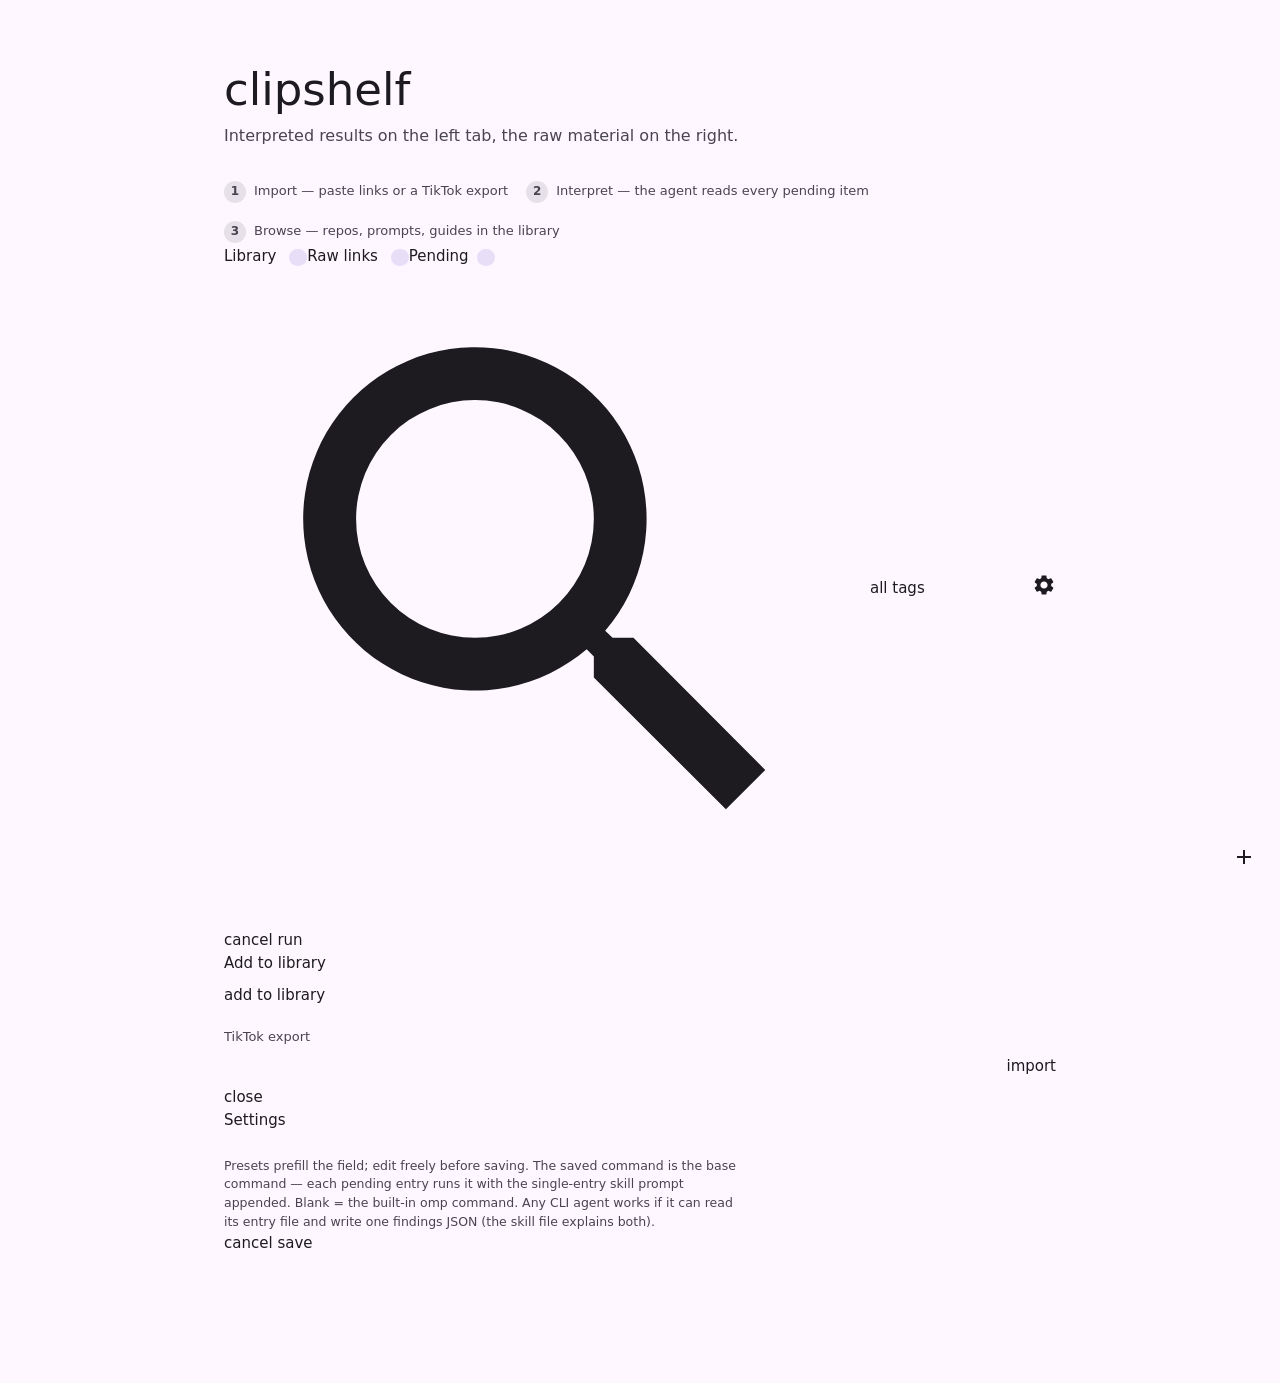
==== clipshelf/template.html @ b56745a4 "Initial commit: clipshelf - local link library with AI interpretation" ====
<!doctype html>
<html lang="en"><head><meta charset="utf-8">
<meta name="viewport" content="width=device-width,initial-scale=1">
<title>clipshelf</title>
<link rel="icon" href="data:image/svg+xml,%3Csvg xmlns='http://www.w3.org/2000/svg' viewBox='0 0 64 64'%3E%3Crect width='64' height='64' rx='14' fill='%236750A4'/%3E%3Crect x='12' y='16' width='12' height='16' rx='3' fill='%23EADDFF'/%3E%3Crect x='28' y='12' width='12' height='20' rx='3' fill='%23D0BCFF'/%3E%3Crect x='44' y='18' width='8' height='14' rx='3' fill='%23EADDFF'/%3E%3Crect x='10' y='34' width='44' height='4' rx='2' fill='white'/%3E%3Crect x='12' y='44' width='16' height='10' rx='3' fill='%23D0BCFF'/%3E%3Crect x='32' y='42' width='10' height='12' rx='3' fill='%23EADDFF'/%3E%3Crect x='10' y='56' width='44' height='4' rx='2' fill='white'/%3E%3C/svg%3E">
<script type="module" src="https://esm.run/@material/web@2/all.js"></script>
<style>
/* Official @material/web components (CDN ESM; needs network on first load).
   ponytail: tokens below are the M3 baseline scheme; components read --md-sys-color-*. */
:root{color-scheme:light dark;
  --md-sys-color-primary:light-dark(#6750a4,#d0bcff);
  --md-sys-color-on-primary:light-dark(#fff,#381e72);
  --md-sys-color-primary-container:light-dark(#eaddff,#4f378b);
  --md-sys-color-on-primary-container:light-dark(#21005d,#eaddff);
  --md-sys-color-secondary:light-dark(#625b71,#ccc2dc);
  --md-sys-color-on-secondary:light-dark(#fff,#332d41);
  --md-sys-color-secondary-container:light-dark(#e8def8,#4a4458);
  --md-sys-color-on-secondary-container:light-dark(#1d192b,#e8def8);
  --md-sys-color-tertiary-container:light-dark(#ffd8e4,#633b48);
  --md-sys-color-on-tertiary-container:light-dark(#31111d,#ffd8e4);
  --md-sys-color-error:light-dark(#b3261e,#f2b8b5);
  --md-sys-color-surface:light-dark(#fef7ff,#141218);
  --md-sys-color-on-surface:light-dark(#1d1b20,#e6e0e9);
  --md-sys-color-surface-variant:light-dark(#e7e0ec,#49454f);
  --md-sys-color-on-surface-variant:light-dark(#49454f,#cac4d0);
  --md-sys-color-surface-container-lowest:light-dark(#fff,#0f0d13);
  --md-sys-color-surface-container-low:light-dark(#f7f2fa,#1d1b20);
  --md-sys-color-surface-container:light-dark(#f3edf7,#211f26);
  --md-sys-color-surface-container-high:light-dark(#ece6f0,#2b2930);
  --md-sys-color-surface-container-highest:light-dark(#e6e0e9,#36343b);
  --md-sys-color-outline:light-dark(#79747e,#938f99);
  --md-sys-color-outline-variant:light-dark(#cac4d0,#49454f);
  --md-ref-typeface-brand:Roboto,"Segoe UI",system-ui,sans-serif;
  --md-ref-typeface-plain:Roboto,"Segoe UI",system-ui,sans-serif;
  --elev:0 1px 2px rgba(0,0,0,.3),0 1px 3px 1px rgba(0,0,0,.15);
  --hover:color-mix(in srgb,var(--md-sys-color-on-surface) 8%,transparent);
  --mono:ui-monospace,Consolas,monospace}
*{box-sizing:border-box}
[hidden]{display:none!important} /* md components set :host display; keep hidden working */
html{scroll-behavior:smooth}
body{margin:0;background:var(--md-sys-color-surface);color:var(--md-sys-color-on-surface);
     font:400 15px/1.55 Roboto,"Segoe UI",system-ui,sans-serif}
.wrap{max-width:880px;margin:0 auto;padding:64px 24px 128px}
h1{font-size:clamp(32px,4vw,45px);font-weight:400;line-height:1.15;margin:0 0 8px}
.sub{color:var(--md-sys-color-on-surface-variant);margin:0 0 32px;font-size:16px}
h2{font-size:22px;font-weight:400;margin:56px 0 16px;scroll-margin-top:44px}
h2 span{font-family:var(--mono);font-size:13px;color:var(--md-sys-color-on-surface-variant)}
.ico{margin-right:10px;font-size:.85em}
.row{scroll-margin-top:44px}
.toc{position:sticky;top:0;background:var(--md-sys-color-surface);display:flex;gap:6px;
  flex-wrap:wrap;padding:10px 0;z-index:1}
.toc a{color:var(--md-sys-color-on-surface-variant);font-size:13px;font-weight:500;
  text-decoration:none;padding:6px 14px;border-radius:99px;
  background:var(--md-sys-color-surface-container-low)}
.toc a:hover{background:var(--md-sys-color-secondary-container);
  color:var(--md-sys-color-on-secondary-container)}
.toc a.on{background:var(--md-sys-color-secondary-container);
  color:var(--md-sys-color-on-secondary-container)}
.toc .vw,.toc .tsep{display:none} /* view entries live in the tabs below 1400px */
.tsec{display:contents} /* narrow: chips flow as before; drawer: becomes the scroll box */
.toc.nosec{display:none}
@media (min-width:1400px){ /* left navigation drawer, m3.material.io style */
  md-tabs{display:none} /* the drawer owns view switching here */
  /* content goes fluid: starts after the drawer, caps at 1320, re-centers on ultrawide */
  .wrap{max-width:1320px;margin:0 auto 0 max(288px, calc(50% - 660px))}
  .toc{position:fixed;left:max(24px, calc(50% - 924px));top:88px;width:228px;
    display:flex;flex-direction:column;flex-wrap:nowrap;
    max-height:calc(100vh - 128px);padding:0;background:none}
  .toc .vw,.toc .tsep{flex:none} /* pinned; only .tsec below scrolls */
  .toc .tsec{display:block;overflow:auto;min-height:0}
  .toc a{display:flex;align-items:center;padding:10px 18px;margin:2px 0;background:none}
  .toc a:hover{background:var(--md-sys-color-secondary-container)}
  .toc a.on{background:var(--md-sys-color-secondary-container);
    color:var(--md-sys-color-on-secondary-container)}
  .toc .vw{display:flex}
  .toc .count{margin-left:auto}
  .toc .tsep{display:block;border-top:1px solid var(--md-sys-color-outline-variant);
    margin:10px 14px}
  .toc a.tsub{padding-left:36px;font-size:12.5px}
  .toc.nosec{display:block}
}
md-tabs{margin:0 0 20px}
md-primary-tab .count{background:var(--md-sys-color-secondary-container);
  color:var(--md-sys-color-on-secondary-container);border-radius:99px;
  padding:2px 9px;font-size:11.5px;margin-left:8px;font-family:var(--mono)}
.bar{display:flex;gap:12px;flex-wrap:wrap;align-items:center}
#q{flex:1;min-width:260px;--md-outlined-text-field-container-shape:28px}
#tag{min-width:150px;--md-outlined-select-text-field-container-shape:28px}
#dump{width:100%;margin:12px 0 10px}
.tgroup{padding:14px 0;border-top:1px solid var(--md-sys-color-outline-variant);margin-top:12px}
.tgroup:first-of-type{border-top:0}
.tgroup pre{margin-top:10px}
.tgroup md-filled-tonal-button,.prompt md-filled-tonal-button{
  --md-filled-tonal-button-container-height:32px;
  --md-filled-tonal-button-label-text-size:13px;margin-left:10px}
summary:focus-visible{outline:3px solid var(--md-sys-color-primary);outline-offset:2px}
ul{list-style:none;margin:0;padding:0}
.row{padding:18px 16px;margin:0 -16px 4px;border-radius:12px;transition:background .2s ease}
.row:hover{background:var(--hover)}
:is(.row,.card) a.title{color:var(--md-sys-color-primary);font-size:16px;font-weight:500;
             text-decoration:none;word-break:break-word}
:is(.row,.card) a.title:hover{text-decoration:underline;text-underline-offset:3px}
.tag{display:inline-block;color:var(--md-sys-color-on-surface-variant);font-size:11.5px;
  font-weight:500;border:1px solid var(--md-sys-color-outline-variant);border-radius:8px;
  padding:2px 10px;margin-left:8px}
#dirPick{display:flex;flex-direction:column;gap:10px;margin:14px 0 2px}
#dirPick[hidden]{display:none}
#dirList{display:flex;flex-wrap:wrap;gap:6px;max-height:180px;overflow:auto}
.dirent{font:12px var(--mono);color:var(--md-sys-color-on-surface-variant);
  background:var(--md-sys-color-surface-container);border:1px solid var(--md-sys-color-outline-variant);
  border-radius:8px;padding:3px 10px;cursor:pointer}
.dirent:hover{color:var(--md-sys-color-on-surface);border-color:currentColor}
#pendBar{display:flex;align-items:center;gap:14px;margin:28px 0 -20px}
#pendBar[hidden]{display:none}
.hint{color:var(--md-sys-color-on-surface-variant);font-size:12.5px;line-height:1.5;
  margin-top:12px;max-width:65ch}
.pend{display:inline-block;background:var(--md-sys-color-tertiary-container);
  color:var(--md-sys-color-on-tertiary-container);
  font-size:11.5px;font-weight:500;border-radius:8px;padding:3px 10px;margin-left:8px}
.inst{flex:none;background:var(--md-sys-color-secondary-container);
  color:var(--md-sys-color-on-secondary-container);
  font-size:11px;font-weight:500;border-radius:99px;padding:3px 10px}
.x{flex:none;border:0;background:none;color:var(--md-sys-color-on-surface-variant);
  cursor:pointer;font-size:13px;border-radius:50%;width:28px;height:28px;padding:0}
.x:hover{background:var(--hover);color:var(--md-sys-color-error)}
.row .x{vertical-align:middle;margin-left:2px}
.get{--md-filled-tonal-button-container-height:28px;font-size:12px;flex:none}
.desc{color:var(--md-sys-color-on-surface-variant);margin-top:4px;max-width:65ch}
.thumbs{display:flex;gap:10px;flex-wrap:wrap;margin-top:12px}
.thumbs a{display:block;overflow:hidden;border-radius:12px}
.thumbs img{height:96px;display:block;transition:transform .6s ease}
.row video{max-width:280px;max-height:400px;display:block;margin-top:10px;
  border-radius:12px;background:#000}
.thumbs a:hover img{transform:scale(1.05)}
.cards{display:grid;grid-template-columns:repeat(auto-fill,minmax(340px,1fr));gap:14px}
.card{background:var(--md-sys-color-surface-container-low);border-radius:16px;
      padding:18px 20px;display:flex;flex-direction:column;gap:10px;
      transition:background .2s ease,box-shadow .2s ease}
.card:hover{background:var(--md-sys-color-surface-container);box-shadow:var(--elev)}
.card .head{display:flex;align-items:center;gap:12px;min-width:0}
.avatar{width:36px;height:36px;border-radius:50%;flex:none;
  background:var(--md-sys-color-surface-container-high)}
.stars{margin-left:auto;font-family:var(--mono);font-size:12px;flex:none;
  color:var(--md-sys-color-on-surface-variant)}
.arch{flex:none;border:1px solid var(--md-sys-color-outline-variant);
  color:var(--md-sys-color-on-surface-variant);
  font-size:11px;font-weight:500;border-radius:99px;padding:2px 9px}
.card .desc{margin:0;font-size:13.5px;display:-webkit-box;-webkit-line-clamp:3;
            -webkit-box-orient:vertical;overflow:hidden}
.card .meta{margin-top:auto}
.meta{margin-top:6px;font-size:12.5px;color:var(--md-sys-color-on-surface-variant);
      display:flex;align-items:center;gap:8px}
.meta a{color:var(--md-sys-color-on-surface-variant);text-decoration:none}
.meta .src img{width:16px;height:16px;border-radius:4px;display:block}
.meta .date{font-family:var(--mono);margin-left:auto}
.prompt b{font-weight:500;font-size:16px;min-width:0}
.prompt .head{justify-content:space-between}
.prompt pre{max-height:220px;overflow:auto;margin-top:0;flex:1}
.prompt .meta{margin-top:auto}
.pcat{font-size:13px;font-weight:500;letter-spacing:.04em;text-transform:uppercase;
      color:var(--md-sys-color-on-surface-variant);margin:28px 0 4px;scroll-margin-top:44px}
pre{white-space:pre-wrap;word-break:break-word;background:var(--md-sys-color-surface-container);
    border-radius:12px;padding:14px 18px;margin:10px 0 0;font:13px/1.5 var(--mono)}
.empty{border:1px dashed var(--md-sys-color-outline-variant);border-radius:16px;
       padding:32px 24px;color:var(--md-sys-color-on-surface-variant);margin-top:16px}
.empty code{font-family:var(--mono);color:var(--md-sys-color-on-surface)}
md-dialog{min-width:min(90vw,620px)}
#addDlg{max-height:min(820px,calc(100vh - 64px))}
.term{background:#16181d;color:#d6dbe0;font-family:var(--mono);font-size:12px;
  line-height:1.5;padding:12px 14px;border-radius:12px;margin:12px 0 0;
  max-height:45vh;overflow:auto;white-space:pre-wrap;word-break:break-word}
.fabs{position:fixed;right:24px;bottom:24px;display:flex;flex-direction:column;
  gap:12px;align-items:center;z-index:12}
.row2{display:flex;gap:10px;align-items:center;flex-wrap:wrap;margin:8px 0}
.row2 md-outlined-text-field{flex:1;min-width:220px}
.sect{font-size:13px;font-weight:500;color:var(--md-sys-color-on-surface-variant);
  margin:20px 0 4px}
.steps{display:flex;gap:18px;flex-wrap:wrap;margin:14px 0 2px;font-size:13px;
 list-style:none;padding:0}
.st{display:flex;align-items:center;gap:8px;color:var(--md-sys-color-on-surface-variant)}
.st .n{width:22px;height:22px;border-radius:50%;display:grid;place-items:center;
 background:var(--md-sys-color-surface-container-highest);font-weight:600;
 font-size:12px;flex:none}
.st b{font-weight:500}
.st.on .n{background:var(--md-sys-color-primary-container);
 color:var(--md-sys-color-on-primary-container)}
.st.on b{color:var(--md-sys-color-on-surface)}
.st.done .n{background:var(--md-sys-color-primary);
 color:var(--md-sys-color-on-primary)}
.st.done b{color:var(--md-sys-color-on-surface)}
#interpRow{display:flex;align-items:center;gap:14px;margin:10px 0 0}
#interpRow[hidden]{display:none}
.chip{display:inline-flex;align-items:center;padding:5px 14px;border-radius:999px;
 font-size:12.5px;font-weight:500;white-space:nowrap;
 background:var(--md-sys-color-secondary-container);
 color:var(--md-sys-color-on-secondary-container)}
#interpProg{flex:1;height:4px;border-radius:2px;overflow:hidden;
 background:var(--md-sys-color-surface-container-highest)}
#interpProgFill{height:100%;width:0;background:var(--md-sys-color-primary);
 transition:width .5s}
@media (prefers-reduced-motion:reduce){*{transition:none!important}html{scroll-behavior:auto}}
</style></head><body><div class="wrap">
<h1>clipshelf</h1>
<p class="sub">Interpreted results on the left tab, the raw material on the right.</p>
<ol class="steps" id="steps" aria-label="How clipshelf works">
  <li class="st"><span class="n">1</span><span><b>Import</b> &mdash; paste links or a TikTok export</span></li>
  <li class="st"><span class="n">2</span><span><b>Interpret</b> &mdash; the agent reads every pending item</span></li>
  <li class="st"><span class="n">3</span><span><b>Browse</b> &mdash; repos, prompts, guides in the library</span></li>
</ol>
<md-tabs id="tabs" aria-label="Views">
  <md-primary-tab data-view="lib" active><span>Library <span id="nLib" class="count"></span></span></md-primary-tab>
  <md-primary-tab data-view="raw"><span>Raw links <span id="nRaw" class="count"></span></span></md-primary-tab>
  <md-primary-tab data-view="pend"><span>Pending <span id="nPend" class="count"></span></span></md-primary-tab>
</md-tabs>
<div id="interpRow" hidden>
  <span id="interpChip" class="chip"></span>
  <div id="interpProg"><div id="interpProgFill"></div></div>
  <md-text-button id="interpStop">stop</md-text-button>
</div>
<div class="bar">
  <md-outlined-text-field id="q" placeholder="Search titles, text, urls&hellip; (press /)"
      aria-label="Search library">
    <md-icon slot="leading-icon"><svg viewBox="0 0 24 24" fill="currentColor"><path d="M15.5 14h-.79l-.28-.27a6.5 6.5 0 1 0-.7.7l.27.28v.79l5 4.99L20.49 19zm-6 0A4.5 4.5 0 1 1 14 9.5 4.5 4.5 0 0 1 9.5 14z"/></svg></md-icon>
    <md-icon-button id="qclear" slot="trailing-icon" aria-label="Clear search" style="display:none">
      <md-icon><svg viewBox="0 0 24 24" fill="currentColor"><path d="M19 6.41 17.59 5 12 10.59 6.41 5 5 6.41 10.59 12 5 17.59 6.41 19 12 13.41 17.59 19 19 17.59 13.41 12z"/></svg></md-icon>
    </md-icon-button>
  </md-outlined-text-field>
  <md-outlined-select id="tag" aria-label="Filter by tag">
    <md-select-option value="" selected><div slot="headline">all tags</div></md-select-option>
  </md-outlined-select>
  <md-icon-button id="setBtn" aria-label="settings">
    <svg viewBox="0 0 24 24" width="24" height="24" fill="currentColor"><path d="M19.14 12.94c.04-.3.06-.61.06-.94 0-.32-.02-.64-.07-.94l2.03-1.58c.18-.14.23-.41.12-.61l-1.92-3.32c-.12-.22-.37-.29-.59-.22l-2.39.96c-.5-.38-1.03-.7-1.62-.94l-.36-2.54c-.04-.24-.24-.41-.48-.41h-3.84c-.24 0-.43.17-.47.41l-.36 2.54c-.59.24-1.13.57-1.62.94l-2.39-.96c-.22-.08-.47 0-.59.22L2.74 8.87c-.12.21-.08.47.12.61l2.03 1.58c-.05.3-.09.63-.09.94s.02.64.07.94l-2.03 1.58c-.18.14-.23.41-.12.61l1.92 3.32c.12.22.37.29.59.22l2.39-.96c.5.38 1.03.7 1.62.94l.36 2.54c.05.24.24.41.48.41h3.84c.24 0 .44-.17.47-.41l.36-2.54c.59-.24 1.13-.56 1.62-.94l2.39.96c.22.08.47 0 .59-.22l1.92-3.32c.12-.22.07-.47-.12-.61l-2.01-1.58zM12 15.6c-1.98 0-3.6-1.62-3.6-3.6s1.62-3.6 3.6-3.6 3.6 1.62 3.6 3.6-1.62 3.6-3.6 3.6z"/></svg>
  </md-icon-button>
</div>
<div id="pendBar" hidden>
  <span id="pendCount" class="pend" style="margin-left:0"></span>
  <md-filled-tonal-button id="interpBtn">
    <svg slot="icon" viewBox="0 0 24 24" width="18" height="18" fill="currentColor"><path d="M19 9l1.25-2.75L23 5l-2.75-1.25L19 1l-1.25 2.75L15 5l2.75 1.25L19 9zm-7.5.5L9 4 6.5 9.5 1 12l5.5 2.5L9 20l2.5-5.5L17 12l-5.5-2.5zM19 15l-1.25 2.75L15 19l2.75 1.25L19 23l1.25-2.75L23 19l-2.75-1.25L19 15z"/></svg>
    start interpretation</md-filled-tonal-button>
  <md-text-button id="reintAll">
    <svg slot="icon" viewBox="0 0 24 24" width="18" height="18" fill="currentColor"><path d="M17.65 6.35C16.2 4.9 14.21 4 12 4c-4.42 0-7.99 3.58-8 8s3.57 8 8 8c3.73 0 6.84-2.55 7.73-6h-2.08c-.82 2.33-3.04 4-5.65 4-3.31 0-6-2.69-6-6s2.69-6 6-6c1.66 0 3.14.69 4.22 1.78L13 11h7V4l-2.35 2.35z"/></svg>
    re-flag all</md-text-button>
</div>
<nav id="toc" class="toc"></nav>
<div id="out"></div>
<md-dialog id="dlg">
  <div slot="headline" id="dlgHead"></div>
  <div slot="content">
    <div id="dlgText"></div>
    <div id="dirPick" hidden>
      <md-outlined-text-field id="instDir" label="run in folder"
        style="width:100%"></md-outlined-text-field>
      <div id="dirList"></div>
    </div>
    <pre id="term" class="term" hidden></pre>
  </div>
  <div slot="actions">
    <md-text-button id="dlgCancel">cancel</md-text-button>
    <md-filled-button id="dlgOk">run</md-filled-button>
  </div>
</md-dialog>
<div class="fabs">
  <md-icon-button id="topBtn" aria-label="back to top" hidden>
    <svg viewBox="0 0 24 24" width="24" height="24" fill="currentColor"><path d="M4 12l1.41 1.41L11 7.83V20h2V7.83l5.59 5.58L20 12l-8-8-8 8z"/></svg>
  </md-icon-button>
  <md-fab id="addFab" aria-label="add links">
    <svg slot="icon" viewBox="0 0 24 24" width="24" height="24" fill="currentColor"><path d="M19 13h-6v6h-2v-6H5v-2h6V5h2v6h6v2z"/></svg>
  </md-fab>
</div>
<md-dialog id="addDlg">
  <div slot="headline">Add to library</div>
  <div slot="content">
    <md-outlined-text-field id="dump" type="textarea" rows="5"
      placeholder="Paste anything containing links (whatsapp export, notes, one url); non-tiktok links are added directly."></md-outlined-text-field>
    <div class="row2"><md-filled-button id="addBtn">add to library</md-filled-button></div>
    <div id="triageOut"></div>
    <div class="sect">TikTok export</div>
    <div class="row2">
      <md-outlined-text-field id="tkDir" label="folder"
        style="min-width:170px;flex:0 1 220px"></md-outlined-text-field>
      <md-outlined-text-field id="tkPath"
        placeholder="tiktok-&hellip;.json (blank: newest in folder)"></md-outlined-text-field>
      <md-filled-tonal-button id="tkImport">import</md-filled-tonal-button>
    </div>
  </div>
  <div slot="actions"><md-text-button id="addDlgClose">close</md-text-button></div>
</md-dialog>
<md-dialog id="setDlg">
  <div slot="headline">Settings</div>
  <div slot="content">
    <md-outlined-text-field id="interpCmd" type="textarea" rows="3"
      label="interpretation command" style="width:100%"></md-outlined-text-field>
    <div id="presets" style="display:flex;flex-wrap:wrap;gap:8px;margin-top:12px"></div>
    <div class="hint">Presets prefill the field; edit freely before saving.
      The saved command is the base command &mdash; each pending entry runs it
      with the single-entry skill prompt appended. Blank = the built-in
      omp command. Any CLI agent works if it can read its entry file and write
      one findings JSON (the skill file explains both).</div>
  </div>
  <div slot="actions">
    <md-text-button id="setCancel">cancel</md-text-button>
    <md-filled-tonal-button id="setSave">save</md-filled-tonal-button>
  </div>
</md-dialog>
<script>
const LIB = __DATA__;
const INTERP_DEFAULT = __IDEF__;
const COPY_ICON = `<svg viewBox="0 0 24 24" width="18" height="18" fill="currentColor"><path d="M16 1H4c-1.1 0-2 .9-2 2v14h2V3h12V1zm3 4H8c-1.1 0-2 .9-2 2v14c0 1.1.9 2 2 2h11c1.1 0 2-.9 2-2V7c0-1.1-.9-2-2-2zm0 16H8V7h11v14z"/></svg>`;
const CHECK_ICON = `<svg viewBox="0 0 24 24" width="18" height="18" fill="currentColor"><path d="M9 16.17 4.83 12l-1.42 1.41L9 19 21 7l-1.41-1.41z"/></svg>`;
const q = document.getElementById("q"), tagSel = document.getElementById("tag"),
      out = document.getElementById("out"), tocEl = document.getElementById("toc");
const links = Object.entries(LIB.links).map(([url, e]) => ({url, ...e}));
const prompts = Object.entries(LIB.prompts).map(([id, p]) => ({id, ...p}));
tagSel.innerHTML += [...new Set([...links.flatMap(l => l.tags),
                                 ...links.map(l => l.cat).filter(Boolean),
                                 ...prompts.map(p => p.cat).filter(Boolean)])].sort()
  .map(t => `<md-select-option value="${t}"><div slot="headline">${t}</div></md-select-option>`)
  .join("");
const esc = s => (s || "").replace(/[&<>"]/g,
  c => ({"&":"&amp;","<":"&lt;",">":"&gt;",'"':"&quot;"}[c]));
const srcIcon = s => {
  if (!s.startsWith("http")) return "";  // "input" etc: no icon, less noise
  let host; try { host = new URL(s).hostname; } catch { return ""; }
  return `<a class="src" href="${esc(s)}" title="${esc(s)}"><img alt=""
    src="https://${esc(host)}/favicon.ico" loading="lazy"
    onerror="this.outerHTML='&#8599;'"></a>`;
};
const meta = (ss, found) => `<div class="meta">` +
  (ss || []).map(srcIcon).join("") +
  `<span class="date">${esc(found)}</span></div>`;
const isRepo = l => (l.tags || []).includes("github");
const instChip = l => {
  const w = LIB.installed[l.url] ||
    (l.install_done ? "installed via clipshelf " + l.install_done +
       (l.install_dir ? " in " + l.install_dir : "") : "");
  return w ? `<span class="inst" title="${esc(w)}">✓ installed</span>` : "";
};
const getBtn = l => l.install && !l.install_done && !LIB.installed[l.url]
  ? `<md-filled-tonal-button class="get" data-install="${esc(l.url)}"
       title="${esc(l.install)}">install</md-filled-tonal-button>` : "";
const xBtn = l => `<button class="x" data-rm="${esc(l.url)}"
  title="remove permanently">✕</button>`;
let view = "lib";
document.getElementById("nLib").textContent =
  links.filter(isRepo).length + prompts.length;
document.getElementById("nRaw").textContent = links.filter(l => !isRepo(l)).length;
document.getElementById("nPend").textContent = links.filter(l => l.pending).length;
function render() {
  let secToc = "";
  document.getElementById("pendBar").hidden = view !== "pend";
  if (view === "pend") {
    const n = links.filter(l => l.pending).length;
    document.getElementById("pendCount").textContent =
      n ? `${n} item${n > 1 ? "s" : ""} awaiting interpretation` : "nothing pending";
    document.getElementById("interpBtn").disabled = !n;
  }
  const needle = (q.value || "").toLowerCase(), tag = tagSel.value || "";
  const hit = s => !needle || (s || "").toLowerCase().includes(needle);
  const nameOf = l => isRepo(l)
    ? (l.title.match(/^GitHub - ([^:]+?)(?: ·|:)/) || [])[1] ||
      decodeURIComponent(new URL(l.url).pathname.slice(1)) || l.title || l.url
    : l.title || decodeURIComponent(new URL(l.url).pathname.slice(1)) || l.url;
  const cleanDesc = (s, name) => {
    let d = (s || "").replace(
      /\s*Contribute to \S+ development by creating an account on GitHub\.?/, "");
    if (name)  // github meta-descriptions end in " - owner/name"; pure repetition
      d = d.replace(new RegExp("\\s*[-\u00b7]\\s*" +
        name.replace(/[.*+?^${}()|[\]\\]/g, "\\$&") + "\\s*$", "i"), "");
    return d;
  };
  const ls = links
    .filter(l => (view === "pend" ? l.pending : isRepo(l) === (view === "lib")) &&
                 (!tag || l.tags.includes(tag) || l.cat === tag) &&
                 (hit(l.url) || hit(l.title) || hit(l.desc)))
    .sort(view === "lib"
      ? (a, b) => nameOf(a).localeCompare(nameOf(b))
      : (a, b) => (b.found + b.url).localeCompare(a.found + a.url));
  let h = "";
  if (view === "lib") {
    const groups = new Map();
    for (const l of ls) {
      const c = l.cat || "Other";
      if (!groups.has(c)) groups.set(c, []);
      groups.get(c).push(l);
    }
    const cats = [...groups.keys()].sort((a, b) =>
      a === "Other" ? 1 : b === "Other" ? -1 : a.localeCompare(b));
    const slug = c => c.toLowerCase().replace(/[^a-z0-9]+/g, "-");
    const ICON = {
      "Video generation": "🎬", "Video editing & production": "✂️",
      "Image tools": "🖼️", "Speech & audio": "🎙️",
      "Agents & dev tools": "🤖", "Claude Code ecosystem": "✳️",
      "Design & creative skills": "🎨", "RAG & knowledge": "📚",
      "LLM infra & routing": "🔀", "Web automation & scraping": "🕸️",
      "Self-hosted apps & tools": "🏠", "Curated lists": "📋",
      "Work & productivity": "💼", "Other": "▪️",
      "Security & privacy": "🔐", "Web frameworks": "🧱",
      "Career & job search": "🧑‍💼", "Marketing & social media": "📣",
      "ML & data science": "🧠", "Prompts": "📝",
      "Game modding": "🎮", "Model training": "🏋️",
      // prompt categories
      "Agent workflows": "🔁", "Agentic coding": "⌨️", "Career & income": "💰",
      "Coding agents": "🧑‍💻", "Content & social media": "📱",
      "Prompt frameworks": "🧩", "Startup & app building": "🚀",
      "Writing & communication": "✍️", "YouTube growth": "▶️",
      "Uncategorized": "▪️"
    };
    const icon = c => ICON[c] || "▪️";
    secToc =
      cats.map(c => `<a href="#g-${slug(c)}"><span class="ico">${icon(c)}</span>${esc(c)}</a>`).join("") +
      `<a href="#sec-prompts"><span class="ico">${icon("Prompts")}</span>Prompts</a>`;
    for (const c of cats) {
      const rows = groups.get(c);
      h += `<h2 id="g-${slug(c)}"><span class="ico">${icon(c)}</span>${esc(c)} <span>(${rows.length})</span></h2><ul class="cards">`;
      for (const l of rows) {
        const owner = new URL(l.url).pathname.split("/")[1] || "";
        const st = l.stars ? `<span class="stars">★ ${l.stars >= 1000
          ? (l.stars / 1000).toFixed(l.stars >= 10000 ? 0 : 1) + "k" : l.stars}</span>` : "";
        h += `<li class="card"><div class="head">
          <img class="avatar" alt="" loading="lazy"
            src="https://github.com/${esc(owner)}.png?size=64"
            onerror="this.style.visibility='hidden'">
          <a class="title" href="${esc(l.url)}">${esc(nameOf(l))}</a>${l.archived
            ? `<span class="arch" title="archived on GitHub, read-only (seen ${esc(l.archived)})">archived</span>` : ""
          }${instChip(l)}${getBtn(l)}${st}${xBtn(l)}</div>` +
          (cleanDesc(l.desc, nameOf(l)) ? `<div class="desc">${esc(cleanDesc(l.desc, nameOf(l)))}</div>` : "") +
          meta(l.sources, l.found) + `</li>`;
      }
      h += `</ul>`;
    }
    const ps = prompts.filter(p => (!tag || p.cat === tag) && (hit(p.title) || hit(p.text)));
    h += `<h2 id="sec-prompts"><span class="ico">${icon("Prompts")}</span>Prompts <span>(${ps.length})</span></h2>`;
    let pcat = null;  // sorted by category; "￿" sinks uncategorized last
    for (const p of [...ps].sort((a, b) =>
        (a.cat || "￿").localeCompare(b.cat || "￿") ||
        (a.title || "").localeCompare(b.title || ""))) {
      if ((p.cat || "") !== pcat) {
        if (pcat !== null) h += `</ul>`;
        pcat = p.cat || "";
        const label = pcat || "Uncategorized";
        h += `<h3 class="pcat" id="p-${slug(label)}"><span class="ico">${icon(label)}</span>${esc(label)}</h3><ul class="cards">`;
        secToc += `<a class="tsub" href="#p-${slug(label)}"><span class="ico">${icon(label)}</span>${esc(label)}</a>`;
      }
      h += `<li class="card prompt"><div class="head"><b>${esc(p.title) || "Untitled prompt"}</b>
        <md-icon-button data-copy="${esc(p.id)}" aria-label="copy prompt">${COPY_ICON}</md-icon-button></div>
        <pre>${esc(p.text)}</pre>` + meta(p.sources, p.found) + `</li>`;
    }
    if (ps.length) h += `</ul>`;
    if (!ls.length && !ps.length)
      h = needle || tag
        ? `<div class="empty">No matches for &quot;${esc(q.value)}&quot;.</div>`
        : `<div class="empty">Nothing interpreted yet. Ingest links on the raw
           tab, then tell the agent to <code>interpret</code>.</div>`;
  } else {
    h += `<h2>${view === "pend" ? "Pending interpretation" : "Raw links"} <span>(${ls.length})</span></h2><ul>`;
    for (const l of ls) {
      h += `<li class="row">
        <a class="title" href="${esc(l.url)}">${esc(l.title) || esc(l.url)}</a>` +
        l.tags.map(t => `<span class="tag">${esc(t)}</span>`).join("") +
        (l.pending ? `<span class="pend">pending</span>` : "") +
        (!l.pending && ((l.images || []).length || l.video || l.cache)
          ? `<md-text-button data-reint="${esc(l.url)}">↻ re-interpret</md-text-button>` : "") +
        xBtn(l) +
        (l.desc ? `<div class="desc">${esc(l.desc)}</div>` : "") +
        (l.images || []).map(i =>
          `<a href="${esc(i)}"><img src="${esc(i)}" alt="saved slide" loading="lazy"></a>`)
          .join("").replace(/^(.+)$/s, `<div class="thumbs">$1</div>`) +
        (l.video ? `<video controls preload="metadata" src="${esc(l.video)}"></video>` : "") +
        meta(l.sources, l.found) + `</li>`;
    }
    h += `</ul>`;
    if (!ls.length)
      h = needle || tag
        ? `<div class="empty">No matches for &quot;${esc(q.value)}&quot;.</div>`
        : view === "pend"
          ? `<div class="empty">Nothing pending. Import a tiktok export from the
             + dialog, or ↻ re-interpret items on the raw tab.</div>`
          : `<div class="empty">No raw links yet. Ingest something:<br>
             <code>python clipshelf.py links.txt</code></div>`;
  }
  out.innerHTML = h;
  const counts = {
    lib: links.filter(isRepo).length + prompts.length,
    raw: links.filter(l => !isRepo(l)).length,
    pend: links.filter(l => l.pending).length };
  tocEl.innerHTML =
    [["lib", "Library"], ["raw", "Raw links"], ["pend", "Pending"]].map(([v, n]) =>
      `<a class="vw${v === view ? " on" : ""}" data-nav="${v}" href="#">${n}
         <span class="count">${counts[v]}</span></a>`).join("") +
    (secToc ? `<div class="tsep"></div><div class="tsec">` + secToc + `</div>` : "");
}
tocEl.onclick = e => {
  const a = e.target.closest("a[data-nav]");
  if (!a) return;  // section anchors scroll natively (html{scroll-behavior:smooth})
  e.preventDefault();
  view = a.dataset.nav;
  tabsEl.activeTabIndex = ["lib", "raw", "pend"].indexOf(view);
  render();
  scrollTo({ top: 0, behavior: "instant" });  // view switch = new page, no 17k-px cruise
};
// scroll-spy: highlight the section under the reading line in the toc
let spyTick = false;
addEventListener("scroll", () => {
  if (spyTick) return;
  spyTick = true;
  requestAnimationFrame(() => {
    spyTick = false;
    const hs = [...out.querySelectorAll("h2[id], h3[id]")];
    if (!hs.length) return;
    let cur = hs[0];
    for (const s of hs) if (s.getBoundingClientRect().top <= 120) cur = s;
    for (const a of tocEl.querySelectorAll("a:not(.vw)"))
      a.classList.toggle("on", a.getAttribute("href") === "#" + cur.id);
  });
}, { passive: true });
const tabsEl = document.getElementById("tabs");
tabsEl.addEventListener("change", () => {
  view = tabsEl.activeTab.dataset.view;
  render();
});
const dlg = document.getElementById("dlg"),
      dlgHead = document.getElementById("dlgHead"),
      dlgText = document.getElementById("dlgText"),
      term = document.getElementById("term"),
      dlgOk = document.getElementById("dlgOk"),
      dlgCancel = document.getElementById("dlgCancel");
function askDlg(head, text, cmd, okLabel) {
  return new Promise(res => {
    dlgHead.textContent = head;
    dlgText.textContent = text;
    term.hidden = !cmd;
    term.textContent = cmd ? "$ " + cmd : "";
    dlgOk.textContent = okLabel;
    dlgOk.style.display = "";
    dlgCancel.textContent = "cancel";
    dlgOk.onclick = () => res(true);
    dlgCancel.onclick = () => dlg.close();
    dlg.addEventListener("closed", () => res(false), { once: true });
    dlg.show();
  });
}
const served = location.protocol.startsWith("http");
out.addEventListener("click", async e => {
  const b = e.target.closest("[data-copy]");
  if (b) {
    await navigator.clipboard.writeText(LIB.prompts[b.dataset.copy].text);
    b.innerHTML = CHECK_ICON;
    setTimeout(() => { b.innerHTML = COPY_ICON; }, 1200);
    return;
  }
  const rm = e.target.closest("[data-rm]");
  if (rm) {
    if (!served) return alert("Removing needs the server: open http://127.0.0.1:8765");
    if (!await askDlg("Remove permanently?", `${rm.dataset.rm} (future ingests will skip it)`, null, "remove")) return;
    dlg.close();
    await fetch("/remove", { method: "POST", body: JSON.stringify({ url: rm.dataset.rm }) });
    location.reload();  // server re-rendered library.html
    return;
  }
  const ri = e.target.closest("[data-reint]");
  if (ri) {
    if (!served) return alert("Re-interpreting needs the server: open http://127.0.0.1:8765");
    ri.disabled = true;
    await fetch("/reinterpret", { method: "POST", body: JSON.stringify({ url: ri.dataset.reint }) });
    location.reload();  // server re-rendered; row now shows its pending badge
    return;
  }
  const ins = e.target.closest("[data-install]");
  if (ins) {
    if (!served) return alert("Installing needs the server: open http://127.0.0.1:8765");
    const cmd = LIB.links[ins.dataset.install]?.install || ins.title;
    dirPick.hidden = false;
    instDir.value = localStorage.instDir || "";
    listDirs();  // resolves "" to the default installs/ folder
    const ok = await askDlg("Run install command?",
                      "Runs on this machine in the folder below (10-minute cap). Live output follows.",
                      cmd, "install");
    dirPick.hidden = true;
    if (!ok) return;
    localStorage.instDir = instDir.value;
    // octoprint-style terminal mirror: stream the response into the pane
    dlgHead.textContent = "Installing…";
    term.textContent += `
`;
    doneDlg(await streamInto("/install",
              JSON.stringify({ url: ins.dataset.install, dir: instDir.value })),
            "Installed", "Install failed");
  }
});
const dirPick = document.getElementById("dirPick"),
      instDir = document.getElementById("instDir"),
      dirList = document.getElementById("dirList");
async function listDirs() {
  const r = await fetch("/dirs", { method: "POST", body: JSON.stringify({ path: instDir.value }) });
  if (!r.ok) { dirList.innerHTML = `<span class="tag">not a folder</span>`; return; }
  const d = await r.json();
  instDir.value = d.path;
  dirList.innerHTML = (d.parent ? `<button class="dirent" data-d="${esc(d.parent)}">..</button>` : "") +
    d.dirs.map(n => `<button class="dirent" data-d="${esc(d.path + "/" + n)}">${esc(n)}</button>`).join("");
}
dirList.addEventListener("click", e => {
  const b = e.target.closest("[data-d]");
  if (b) { instDir.value = b.dataset.d; listDirs(); }
});
instDir.addEventListener("change", listDirs);
async function streamInto(url, body) {
  dlgText.textContent = "";
  dlgOk.style.display = "none";
  dlgCancel.textContent = "close";
  dlgCancel.onclick = () => dlg.close();
  term.hidden = false;
  if (!dlg.open) dlg.show();
  try {
    const r = await fetch(url, { method: "POST", body });
    if (!r.ok) { term.textContent += await r.text(); return false; }
    const rd = r.body.getReader(), dec = new TextDecoder();
    for (;;) {
      const { done, value } = await rd.read();
      if (done) break;
      term.textContent += dec.decode(value, { stream: true });
      term.scrollTop = term.scrollHeight;
    }
    return /\[exit 0\]\s*$/.test(term.textContent);
  } catch (err) {
    term.textContent += `
${err}`;
    return false;
  }
}
function doneDlg(ok, okHead, failHead) {
  dlgHead.textContent = ok ? okHead : failHead;
  if (!ok) return;
  // reload (to refresh the library) only after the user reads and closes the output
  if (dlg.open) dlg.addEventListener("closed", () => location.reload(), { once: true });
  else location.reload();  // dialog was dismissed mid-run
}
const qclear = document.getElementById("qclear");
const clearQ = () => { q.value = ""; onQ(); q.focus(); };
qclear.onclick = clearQ;
addEventListener("keydown", e => {
  // typing anywhere editable (settings command, folder field, paste box) wins over hotkeys
  const typing = e.target !== q && e.target.closest?.(
    "md-outlined-text-field, md-filled-text-field, input, textarea, [contenteditable]");
  if (typing) return;
  if (e.key === "/" && e.target !== q) { e.preventDefault(); q.focus(); }
  if (e.key === "Escape" && q.value) clearQ();
});
const tlists = [];
document.getElementById("triageOut").addEventListener("click", async e => {
  const b = e.target.closest("[data-tlist]");
  if (!b) return;
  await navigator.clipboard.writeText(tlists[b.dataset.tlist]);
  if (b.dataset.open) window.open("https://www.tiktok.com/", "_blank");
  const label = b.textContent;
  b.textContent = "copied";
  setTimeout(() => { b.textContent = label; }, 1200);
});
const addDlg = document.getElementById("addDlg"),
      addBtn = document.getElementById("addBtn"),
      dumpEl = document.getElementById("dump"),
      interpBtn = document.getElementById("interpBtn"),
      tkImport = document.getElementById("tkImport");
document.getElementById("addDlgClose").onclick = () => addDlg.close();
document.getElementById("addFab").onclick = () => addDlg.show();
const setDlg = document.getElementById("setDlg"),
      interpCmd = document.getElementById("interpCmd");
interpCmd.placeholder = INTERP_DEFAULT;
// presets: prefill only - the field stays the single source of truth
const PRESETS = [
  ["omp (default)", INTERP_DEFAULT],
  ["Claude Code", "claude --dangerously-skip-permissions -p"],
  ["Codex CLI", "codex exec --full-auto"],
  ["Gemini CLI", "gemini --yolo -p"],
  ["OpenCode", "opencode run"],
];
const presetsEl = document.getElementById("presets");
presetsEl.innerHTML = PRESETS.map(([n], i) =>
  `<button class="dirent" data-pre="${i}">${esc(n)}</button>`).join("");
presetsEl.onclick = e => {
  const b = e.target.closest("[data-pre]");
  if (b) { interpCmd.value = PRESETS[+b.dataset.pre][1]; interpCmd.focus(); }
};
document.getElementById("setBtn").onclick = () => {
  interpCmd.value = LIB.settings?.interpret_cmd || "";
  setDlg.show();
};
document.getElementById("setCancel").onclick = () => setDlg.close();
document.getElementById("setSave").onclick = async () => {
  if (!served) return alert("Settings need the server: open http://127.0.0.1:8765");
  await fetch("/settings", { method: "POST",
    body: JSON.stringify({ interpret_cmd: interpCmd.value }) });
  (LIB.settings ||= {}).interpret_cmd = interpCmd.value.trim();
  setDlg.close();
};
const topBtn = document.getElementById("topBtn");
addEventListener("scroll", () => { topBtn.hidden = scrollY < 600; }, { passive: true });
topBtn.onclick = () => scrollTo({ top: 0, behavior: "smooth" });
addBtn.onclick = async () => {
  if (!served) return alert("Adding needs the server: open http://127.0.0.1:8765");
  addBtn.disabled = true; addBtn.textContent = "adding…";
  try {
    const r = await fetch("/add", { method: "POST", body: dumpEl.value });
    const j = await r.json();
    let h = `<div class="tgroup"><b>added</b> <span class="tag">${j.queued} queued` +
      (j.known ? `, ${j.known} in library` : "") + `</span>`;
    if (j.tiktok.length) {
      h += `<div class="pend" style="margin-left:0">${j.tiktok.length} tiktok links:
        paste into the tiktok-extract panel</div>
        <md-filled-tonal-button data-tlist="${tlists.length}">copy list</md-filled-tonal-button>
        <md-filled-tonal-button data-tlist="${tlists.length}" data-open="1">copy &amp; open tiktok</md-filled-tonal-button>
        <pre>${esc(j.tiktok.join("\n"))}</pre>`;
      tlists.push(j.tiktok.join("\n"));
    }
    h += `<div id="sendStat" class="pend" style="margin-left:0"></div></div>`;
    document.getElementById("triageOut").innerHTML = h;
    if (j.queued) pollStat(j.added, j.queued);
  } catch (err) {
    document.getElementById("triageOut").innerHTML =
      `<div class="empty">add failed: ${esc(String(err))}</div>`;
  }
  addBtn.disabled = false; addBtn.textContent = "add to library";
};
const tkDir = document.getElementById("tkDir");
tkDir.value = localStorage.tkDir || "~/Downloads";
tkDir.oninput = () => { localStorage.tkDir = tkDir.value; };
tkImport.onclick = async () => {
  if (!served) return alert("Importing needs the server: open http://127.0.0.1:8765");
  addDlg.close();
  dlgHead.textContent = "Importing tiktok export…";
  term.textContent = "";
  const ok = await streamInto("/ingest", JSON.stringify({
    path: document.getElementById("tkPath").value, dir: tkDir.value }));
  if (!ok) return doneDlg(false, "", "Import failed");
  // the CLI summary line names the queue: "... N pending -> library.html"
  const pend = +(term.textContent.match(/(\d+) pending/) || [0, 0])[1];
  if (!pend) return doneDlg(true, "Imported (nothing to interpret)", "");
  dlgHead.textContent = `Imported, interpreting ${pend} item` +
    (pend > 1 ? "s" : "") + ` (runs omp, may take minutes)…`;
  term.textContent += `
`;
  doneDlg(await streamInto("/interpret", "{}"),
    "Imported + interpretation finished",
    "Interpretation failed; import kept, retry from the Pending tab");
};
interpBtn.onclick = async () => {
  if (!served) return alert("Interpretation needs the server: open http://127.0.0.1:8765");
  dlgHead.textContent = "Interpreting (runs omp, may take minutes)…";
  term.textContent = "";
  doneDlg(await streamInto("/interpret", "{}"),
    "Interpretation finished", "Interpretation failed");
};
const reintAll = document.getElementById("reintAll");
reintAll.onclick = async () => {
  if (!served) return alert("Re-flagging needs the server: open http://127.0.0.1:8765");
  reintAll.disabled = true;
  await fetch("/reinterpret", { method: "POST", body: JSON.stringify({ all: true }) });
  reintAll.disabled = false;
  // mirror server state client-side; pend tab re-renders without a reload
  links.forEach(l => { if ((l.images || []).length || l.video || l.cache) l.pending = true; });
  document.getElementById("nPend").textContent = links.filter(l => l.pending).length;
  render();
};
async function pollStat(base, queued) {
  const el = document.getElementById("sendStat");
  if (!el) return;  // user re-sorted; result panel is gone
  try {
    const s = await (await fetch("/status")).json();
    if (s.left) {
      el.textContent = `scanning ${s.scanned}/${queued} (${s.added} added): ` +
        s.current.replace("https://", "").slice(0, 70);
      setTimeout(() => pollStat(base, queued), 1200);
    } else {
      el.innerHTML = `done: ${s.added - base} new entries ` +
        `<md-filled-tonal-button onclick="location.reload()">refresh library</md-filled-tonal-button>`;
    }
  } catch { el.textContent = "server unreachable"; }
}
const onQ = () => { qclear.style.display = q.value ? "" : "none"; render(); };
q.oninput = onQ;
tagSel.onchange = render;
// interpret pool: header chip + progress bar + stepper from /interpret/status
const interpRow = document.getElementById("interpRow"),
      interpChip = document.getElementById("interpChip"),
      interpFill = document.getElementById("interpProgFill"),
      interpStop = document.getElementById("interpStop");
interpStop.onclick = () => fetch("/interpret/stop", { method: "POST" });
function setInterp(s) {
  const interp = links.some(l => !l.pending),
        pend = links.some(l => l.pending),
        run = !!(s && s.running),
        st = [links.length ? "done" : "on",
              run ? "on" : interp ? "done" : pend ? "on" : "todo",
              interp ? "done" : "todo"];
  document.querySelectorAll("#steps .st").forEach((el, i) =>
    el.className = "st" + (st[i] === "on" ? " on" : st[i] === "done" ? " done" : ""));
  if (!s) { interpRow.hidden = true; return; }
  interpRow.hidden = false;
  interpChip.textContent = `Interpret ${s.done}/${s.total} · ${s.model}`;
  interpFill.style.width = s.total ? `${100 * s.done / s.total}%` : "0%";
}
let interpTimer = 0;
async function interpTick() {
  clearInterval(interpTimer);
  if (!served) return;
  try {
    const s = await (await fetch("/interpret/status")).json();
    setInterp(s.running ? s : null);
    if (s.running) interpTimer = setInterval(interpTick, 2000);
  } catch {}
}
interpTick();  // picks up an in-progress run (e.g. after a page reload)
render();
</script></div></body></html>
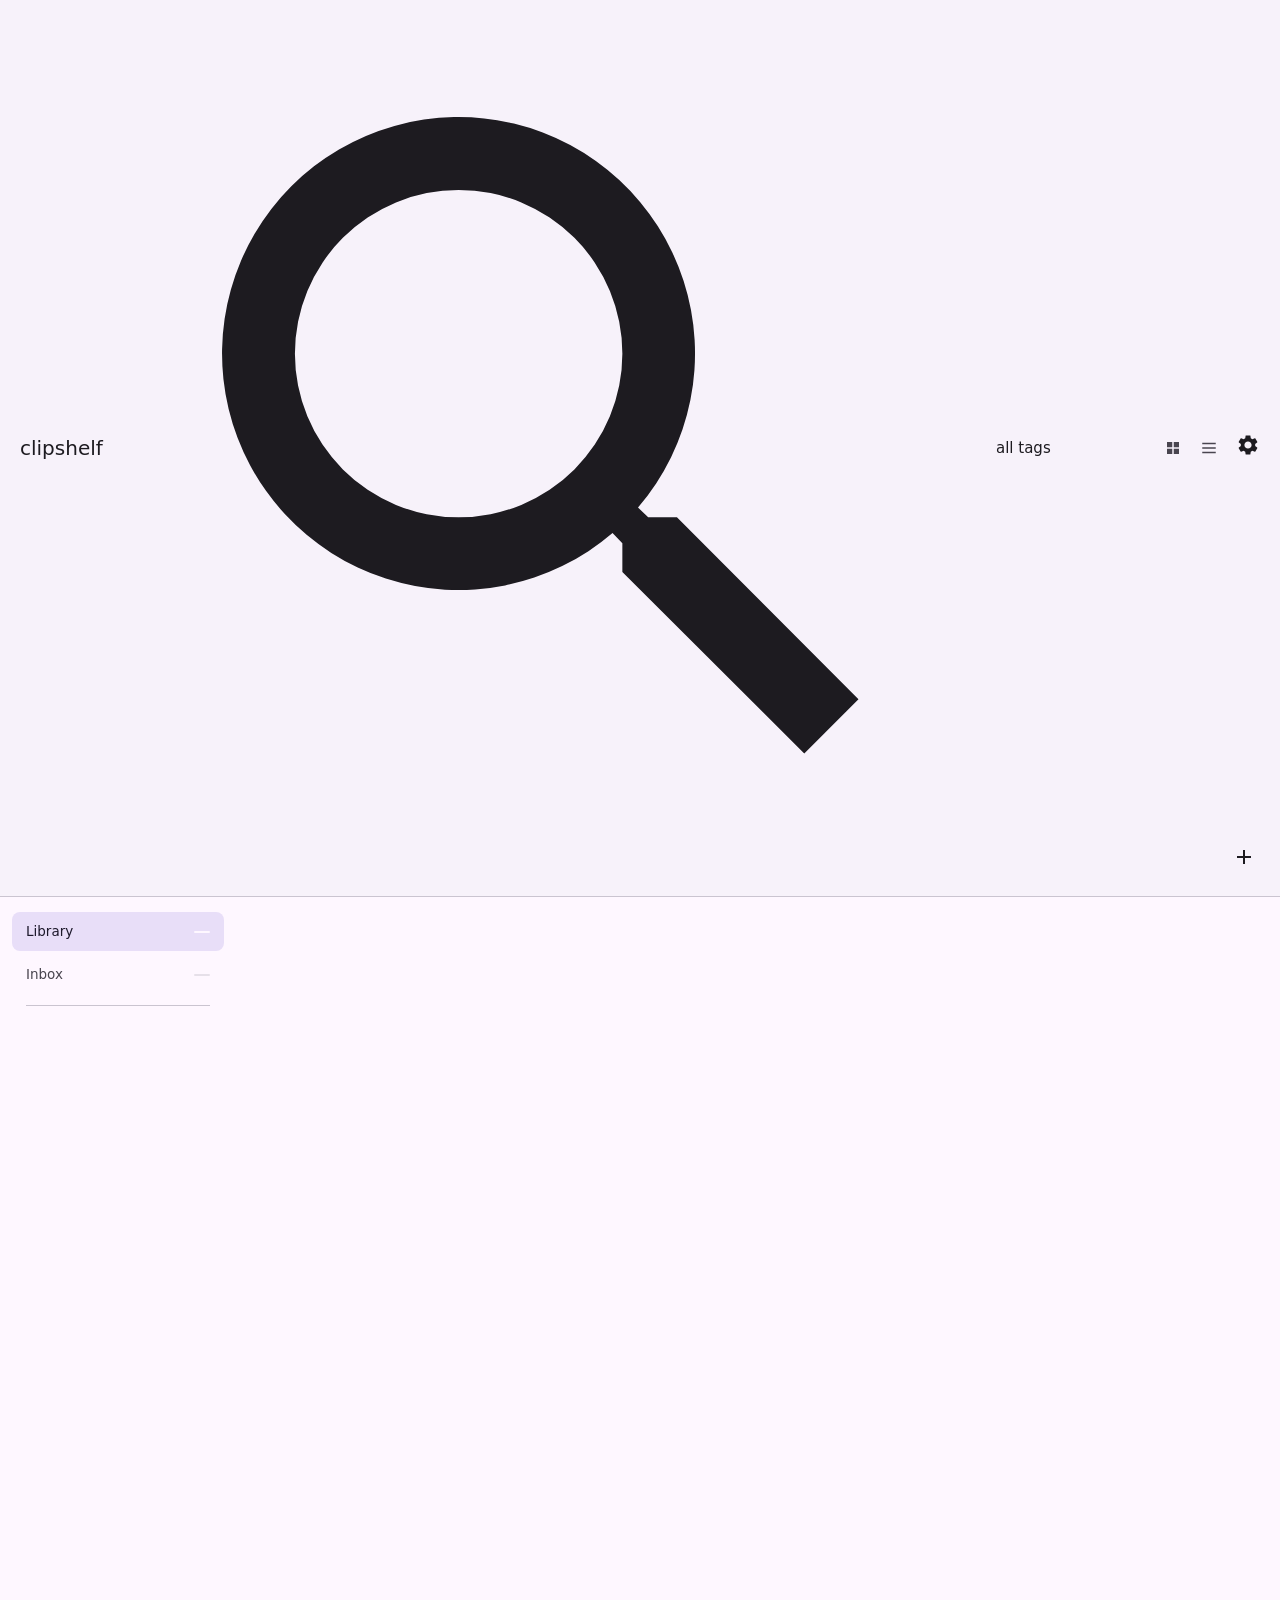
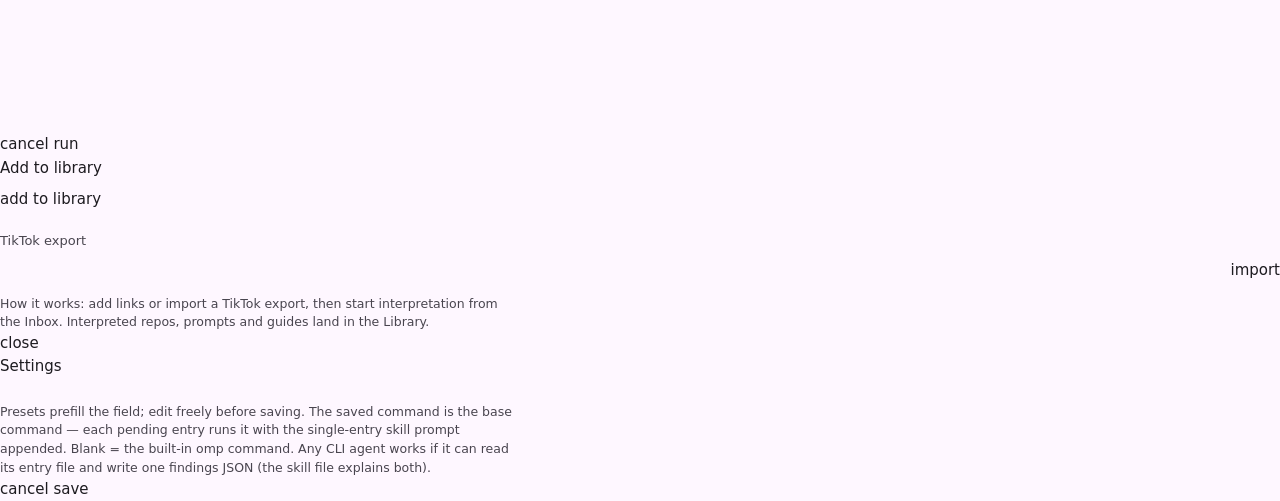
==== commit ea19afd7: "M3 redesign: sidebar views, grid/list toggle, inbox banner, install guard" ====
--- a/clipshelf/template.html
+++ b/clipshelf/template.html
@@ -2,7 +2,7 @@
 <html lang="en"><head><meta charset="utf-8">
 <meta name="viewport" content="width=device-width,initial-scale=1">
 <title>clipshelf</title>
-<link rel="icon" href="data:image/svg+xml,%3Csvg xmlns='http://www.w3.org/2000/svg' viewBox='0 0 64 64'%3E%3Crect width='64' height='64' rx='14' fill='%236750A4'/%3E%3Crect x='12' y='16' width='12' height='16' rx='3' fill='%23EADDFF'/%3E%3Crect x='28' y='12' width='12' height='20' rx='3' fill='%23D0BCFF'/%3E%3Crect x='44' y='18' width='8' height='14' rx='3' fill='%23EADDFF'/%3E%3Crect x='10' y='34' width='44' height='4' rx='2' fill='white'/%3E%3Crect x='12' y='44' width='16' height='10' rx='3' fill='%23D0BCFF'/%3E%3Crect x='32' y='42' width='10' height='12' rx='3' fill='%23EADDFF'/%3E%3Crect x='10' y='56' width='44' height='4' rx='2' fill='white'/%3E%3C/svg%3E">
+<link rel="icon" href="data:image/svg+xml,%3Csvg%20xmlns%3D%27http%3A%2F%2Fwww.w3.org%2F2000%2Fsvg%27%20viewBox%3D%270%200%2064%2064%27%3E%20%3Crect%20width%3D%2764%27%20height%3D%2764%27%20rx%3D%2714%27%20fill%3D%27%236750A4%27%2F%3E%20%3Crect%20x%3D%278%27%20y%3D%278%27%20width%3D%2720%27%20height%3D%2720%27%20rx%3D%276%27%20fill%3D%27%23FFFFFF%27%2F%3E%20%3Crect%20x%3D%2736%27%20y%3D%278%27%20width%3D%2720%27%20height%3D%2720%27%20rx%3D%276%27%20fill%3D%27%23EADDFF%27%2F%3E%20%3Crect%20x%3D%278%27%20y%3D%2736%27%20width%3D%2720%27%20height%3D%2720%27%20rx%3D%276%27%20fill%3D%27%23EADDFF%27%2F%3E%20%3Crect%20x%3D%2736%27%20y%3D%2736%27%20width%3D%2720%27%20height%3D%2720%27%20rx%3D%276%27%20fill%3D%27%23FFFFFF%27%2F%3E%20%3C%2Fsvg%3E">
 <script type="module" src="https://esm.run/@material/web@2/all.js"></script>
 <style>
 /* Official @material/web components (CDN ESM; needs network on first load).
@@ -34,66 +34,67 @@
   --md-ref-typeface-plain:Roboto,"Segoe UI",system-ui,sans-serif;
   --elev:0 1px 2px rgba(0,0,0,.3),0 1px 3px 1px rgba(0,0,0,.15);
   --hover:color-mix(in srgb,var(--md-sys-color-on-surface) 8%,transparent);
-  --mono:ui-monospace,Consolas,monospace}
+  --mono:ui-monospace,Consolas,monospace;
+  --topH:64px}
 *{box-sizing:border-box}
 [hidden]{display:none!important} /* md components set :host display; keep hidden working */
 html{scroll-behavior:smooth}
 body{margin:0;background:var(--md-sys-color-surface);color:var(--md-sys-color-on-surface);
      font:400 15px/1.55 Roboto,"Segoe UI",system-ui,sans-serif}
-.wrap{max-width:880px;margin:0 auto;padding:64px 24px 128px}
-h1{font-size:clamp(32px,4vw,45px);font-weight:400;line-height:1.15;margin:0 0 8px}
-.sub{color:var(--md-sys-color-on-surface-variant);margin:0 0 32px;font-size:16px}
-h2{font-size:22px;font-weight:400;margin:56px 0 16px;scroll-margin-top:44px}
+/* ---- shell: sticky header, sidebar, main ---- */
+.top{position:sticky;top:0;z-index:10;display:flex;align-items:center;gap:10px;
+  flex-wrap:wrap;min-height:var(--topH);padding:8px 20px;
+  background:var(--md-sys-color-surface-container-low);
+  border-bottom:1px solid var(--md-sys-color-outline-variant)}
+.brand{flex:none;font-size:20px;font-weight:500}
+#navBtn{display:none}
+.shell{display:flex;align-items:flex-start;max-width:1320px;margin:0 auto}
+.toc{position:sticky;top:var(--topH);flex:none;width:232px;display:flex;
+  flex-direction:column;height:calc(100vh - var(--topH));padding:14px 8px 14px 12px}
+.vnav{flex:none;display:flex;flex-direction:column;gap:2px}
+.toc a{display:flex;align-items:center;gap:10px;min-width:0;
+  color:var(--md-sys-color-on-surface-variant);font-size:13.5px;font-weight:500;
+  text-decoration:none;padding:9px 14px;margin:1px 0;border-radius:8px}
+.toc a:hover{background:var(--hover);color:var(--md-sys-color-on-surface)}
+.toc a.on{background:var(--md-sys-color-secondary-container);
+  color:var(--md-sys-color-on-secondary-container)}
+.toc a .count{margin-left:auto;flex:none;font-family:var(--mono);font-size:11.5px;
+  background:var(--md-sys-color-surface-container-highest);
+  border-radius:99px;padding:1px 8px}
+.toc a.on .count{background:var(--md-sys-color-surface)}
+.tsep{flex:none;border-top:1px solid var(--md-sys-color-outline-variant);margin:10px 14px}
+.toc .tsec{display:block;overflow:auto;flex:1;min-height:0;padding-right:2px}
+.toc a.tsub{padding-left:28px;font-size:12.5px}
+#main{flex:1;min-width:0;padding:8px 24px 128px 20px}
+h2{font-size:22px;font-weight:400;margin:40px 0 14px;
+   scroll-margin-top:calc(var(--topH) + 16px)}
+h2:first-of-type{margin-top:14px}
 h2 span{font-family:var(--mono);font-size:13px;color:var(--md-sys-color-on-surface-variant)}
 .ico{margin-right:10px;font-size:.85em}
-.row{scroll-margin-top:44px}
-.toc{position:sticky;top:0;background:var(--md-sys-color-surface);display:flex;gap:6px;
-  flex-wrap:wrap;padding:10px 0;z-index:1}
-.toc a{color:var(--md-sys-color-on-surface-variant);font-size:13px;font-weight:500;
-  text-decoration:none;padding:6px 14px;border-radius:99px;
-  background:var(--md-sys-color-surface-container-low)}
-.toc a:hover{background:var(--md-sys-color-secondary-container);
+#scrim{position:fixed;inset:0;z-index:15;background:rgba(0,0,0,.4)}
+/* ---- header controls ---- */
+#q{flex:1 1 260px;min-width:180px;--md-outlined-text-field-container-shape:28px}
+#tag{flex:none;min-width:150px;--md-outlined-select-text-field-container-shape:28px}
+.vt{display:flex;gap:2px;flex:none}
+.vtb{width:34px;height:34px;border:0;border-radius:99px;background:none;cursor:pointer;
+  display:grid;place-items:center;color:var(--md-sys-color-on-surface-variant)}
+.vtb:hover{background:var(--hover)}
+.vtb.on{background:var(--md-sys-color-secondary-container);
   color:var(--md-sys-color-on-secondary-container)}
-.toc a.on{background:var(--md-sys-color-secondary-container);
-  color:var(--md-sys-color-on-secondary-container)}
-.toc .vw,.toc .tsep{display:none} /* view entries live in the tabs below 1400px */
-.tsec{display:contents} /* narrow: chips flow as before; drawer: becomes the scroll box */
-.toc.nosec{display:none}
-@media (min-width:1400px){ /* left navigation drawer, m3.material.io style */
-  md-tabs{display:none} /* the drawer owns view switching here */
-  /* content goes fluid: starts after the drawer, caps at 1320, re-centers on ultrawide */
-  .wrap{max-width:1320px;margin:0 auto 0 max(288px, calc(50% - 660px))}
-  .toc{position:fixed;left:max(24px, calc(50% - 924px));top:88px;width:228px;
-    display:flex;flex-direction:column;flex-wrap:nowrap;
-    max-height:calc(100vh - 128px);padding:0;background:none}
-  .toc .vw,.toc .tsep{flex:none} /* pinned; only .tsec below scrolls */
-  .toc .tsec{display:block;overflow:auto;min-height:0}
-  .toc a{display:flex;align-items:center;padding:10px 18px;margin:2px 0;background:none}
-  .toc a:hover{background:var(--md-sys-color-secondary-container)}
-  .toc a.on{background:var(--md-sys-color-secondary-container);
-    color:var(--md-sys-color-on-secondary-container)}
-  .toc .vw{display:flex}
-  .toc .count{margin-left:auto}
-  .toc .tsep{display:block;border-top:1px solid var(--md-sys-color-outline-variant);
-    margin:10px 14px}
-  .toc a.tsub{padding-left:36px;font-size:12.5px}
-  .toc.nosec{display:block}
-}
-md-tabs{margin:0 0 20px}
-md-primary-tab .count{background:var(--md-sys-color-secondary-container);
-  color:var(--md-sys-color-on-secondary-container);border-radius:99px;
-  padding:2px 9px;font-size:11.5px;margin-left:8px;font-family:var(--mono)}
-.bar{display:flex;gap:12px;flex-wrap:wrap;align-items:center}
-#q{flex:1;min-width:260px;--md-outlined-text-field-container-shape:28px}
-#tag{min-width:150px;--md-outlined-select-text-field-container-shape:28px}
-#dump{width:100%;margin:12px 0 10px}
-.tgroup{padding:14px 0;border-top:1px solid var(--md-sys-color-outline-variant);margin-top:12px}
-.tgroup:first-of-type{border-top:0}
-.tgroup pre{margin-top:10px}
-.tgroup md-filled-tonal-button,.prompt md-filled-tonal-button{
-  --md-filled-tonal-button-container-height:32px;
-  --md-filled-tonal-button-label-text-size:13px;margin-left:10px}
-summary:focus-visible{outline:3px solid var(--md-sys-color-primary);outline-offset:2px}
+.vtb svg{width:18px;height:18px;fill:currentColor}
+/* ---- inbox interpretation banner ---- */
+#pendBar{display:flex;align-items:center;gap:12px;flex-wrap:wrap;margin:14px 0 6px;
+  padding:12px 16px;border-radius:14px;background:var(--md-sys-color-surface-container)}
+#pendBar .pend{margin-left:0}
+.chip{display:inline-flex;align-items:center;padding:5px 14px;border-radius:999px;
+ font-size:12.5px;font-weight:500;white-space:nowrap;
+ background:var(--md-sys-color-secondary-container);
+ color:var(--md-sys-color-on-secondary-container)}
+#interpProg{flex:1;min-width:120px;max-width:340px;height:4px;border-radius:2px;
+  overflow:hidden;background:var(--md-sys-color-surface-container-highest)}
+#interpProgFill{height:100%;width:0;background:var(--md-sys-color-primary);
+ transition:width .5s}
+/* ---- rows and cards ---- */
 ul{list-style:none;margin:0;padding:0}
 .row{padding:18px 16px;margin:0 -16px 4px;border-radius:12px;transition:background .2s ease}
 .row:hover{background:var(--hover)}
@@ -110,8 +111,6 @@
   background:var(--md-sys-color-surface-container);border:1px solid var(--md-sys-color-outline-variant);
   border-radius:8px;padding:3px 10px;cursor:pointer}
 .dirent:hover{color:var(--md-sys-color-on-surface);border-color:currentColor}
-#pendBar{display:flex;align-items:center;gap:14px;margin:28px 0 -20px}
-#pendBar[hidden]{display:none}
 .hint{color:var(--md-sys-color-on-surface-variant);font-size:12.5px;line-height:1.5;
   margin-top:12px;max-width:65ch}
 .pend{display:inline-block;background:var(--md-sys-color-tertiary-container);
@@ -133,7 +132,7 @@
   border-radius:12px;background:#000}
 .thumbs a:hover img{transform:scale(1.05)}
 .cards{display:grid;grid-template-columns:repeat(auto-fill,minmax(340px,1fr));gap:14px}
-.card{background:var(--md-sys-color-surface-container-low);border-radius:16px;
+.card{position:relative;background:var(--md-sys-color-surface-container-low);border-radius:16px;
       padding:18px 20px;display:flex;flex-direction:column;gap:10px;
       transition:background .2s ease,box-shadow .2s ease}
 .card:hover{background:var(--md-sys-color-surface-container);box-shadow:var(--elev)}
@@ -158,12 +157,38 @@
 .prompt pre{max-height:220px;overflow:auto;margin-top:0;flex:1}
 .prompt .meta{margin-top:auto}
 .pcat{font-size:13px;font-weight:500;letter-spacing:.04em;text-transform:uppercase;
-      color:var(--md-sys-color-on-surface-variant);margin:28px 0 4px;scroll-margin-top:44px}
+      color:var(--md-sys-color-on-surface-variant);margin:28px 0 4px;
+      scroll-margin-top:calc(var(--topH) + 16px)}
 pre{white-space:pre-wrap;word-break:break-word;background:var(--md-sys-color-surface-container);
     border-radius:12px;padding:14px 18px;margin:10px 0 0;font:13px/1.5 var(--mono)}
 .empty{border:1px dashed var(--md-sys-color-outline-variant);border-radius:16px;
        padding:32px 24px;color:var(--md-sys-color-on-surface-variant);margin-top:16px}
 .empty code{font-family:var(--mono);color:var(--md-sys-color-on-surface)}
+.tgroup{padding:14px 0;border-top:1px solid var(--md-sys-color-outline-variant);margin-top:12px}
+.tgroup:first-of-type{border-top:0}
+.tgroup pre{margin-top:10px}
+.tgroup md-filled-tonal-button,.prompt md-filled-tonal-button{
+  --md-filled-tonal-button-container-height:32px;
+  --md-filled-tonal-button-label-text-size:13px;margin-left:10px}
+/* ---- list view (library) ---- */
+.rows{display:flex;flex-direction:column;gap:2px}
+.rows .row{display:grid;grid-template-columns:30px minmax(0,1fr) auto;gap:4px 14px;
+  padding:12px 14px;margin:0 -14px 4px}
+.rows .avatar{width:30px;height:30px}
+.rows .rmain{min-width:0}
+.rows .rhead{display:flex;align-items:center;flex-wrap:wrap;gap:6px 10px;min-width:0}
+.rows .rhead a.title{font-size:15px}
+.rows .desc{margin-top:2px;font-size:13.5px;display:-webkit-box;
+  -webkit-line-clamp:1;-webkit-box-orient:vertical;overflow:hidden}
+.rows .rside{display:flex;flex-direction:column;align-items:flex-end;gap:8px}
+/* prompts render as readable full-width blocks, not grid cards */
+.pgrid{display:block}
+.pgrid .card.prompt{max-width:860px;margin-bottom:14px}
+/* card delete: hover-revealed, always visible on touch devices */
+.card .x{position:absolute;top:10px;right:10px;opacity:0;transition:opacity .15s ease}
+.card:hover .x,.card:focus-within .x{opacity:1}
+@media (hover:none){.card .x{position:static;opacity:1}}
+summary:focus-visible{outline:3px solid var(--md-sys-color-primary);outline-offset:2px}
 md-dialog{min-width:min(90vw,620px)}
 #addDlg{max-height:min(820px,calc(100vh - 64px))}
 .term{background:#16181d;color:#d6dbe0;font-family:var(--mono);font-size:12px;
@@ -175,49 +200,38 @@
 .row2 md-outlined-text-field{flex:1;min-width:220px}
 .sect{font-size:13px;font-weight:500;color:var(--md-sys-color-on-surface-variant);
   margin:20px 0 4px}
-.steps{display:flex;gap:18px;flex-wrap:wrap;margin:14px 0 2px;font-size:13px;
- list-style:none;padding:0}
-.st{display:flex;align-items:center;gap:8px;color:var(--md-sys-color-on-surface-variant)}
-.st .n{width:22px;height:22px;border-radius:50%;display:grid;place-items:center;
- background:var(--md-sys-color-surface-container-highest);font-weight:600;
- font-size:12px;flex:none}
-.st b{font-weight:500}
-.st.on .n{background:var(--md-sys-color-primary-container);
- color:var(--md-sys-color-on-primary-container)}
-.st.on b{color:var(--md-sys-color-on-surface)}
-.st.done .n{background:var(--md-sys-color-primary);
- color:var(--md-sys-color-on-primary)}
-.st.done b{color:var(--md-sys-color-on-surface)}
-#interpRow{display:flex;align-items:center;gap:14px;margin:10px 0 0}
-#interpRow[hidden]{display:none}
-.chip{display:inline-flex;align-items:center;padding:5px 14px;border-radius:999px;
- font-size:12.5px;font-weight:500;white-space:nowrap;
- background:var(--md-sys-color-secondary-container);
- color:var(--md-sys-color-on-secondary-container)}
-#interpProg{flex:1;height:4px;border-radius:2px;overflow:hidden;
- background:var(--md-sys-color-surface-container-highest)}
-#interpProgFill{height:100%;width:0;background:var(--md-sys-color-primary);
- transition:width .5s}
+/* ---- mobile: sidebar becomes an off-canvas drawer ---- */
+@media (max-width:899px){
+  .top{padding:8px 12px;gap:8px}
+  #navBtn{display:grid;place-items:center;width:38px;height:38px;flex:none;
+    border:0;border-radius:99px;background:none;cursor:pointer;
+    color:var(--md-sys-color-on-surface)}
+  #navBtn:hover{background:var(--hover)}
+  #navBtn svg{width:22px;height:22px;fill:currentColor}
+  #q{flex:1 1 140px;min-width:120px}
+  #tag{min-width:110px}
+  .shell{display:block}
+  .toc{position:fixed;left:0;top:0;bottom:0;width:min(300px,85vw);height:auto;
+    z-index:20;background:var(--md-sys-color-surface-container-low);
+    border-right:1px solid var(--md-sys-color-outline-variant);
+    transform:translateX(-103%);transition:transform .25s ease;padding:16px 10px}
+  .toc.open{transform:none;box-shadow:var(--elev)}
+  #main{padding:8px 14px 120px}
+  .cards{grid-template-columns:1fr}
+  .rows .row{grid-template-columns:1fr;gap:6px}
+  .rows .avatar{display:none}
+  .rows .rside{flex-direction:row;align-items:center;justify-content:flex-end}
+  .row video{max-width:100%}
+}
+@media (max-width:600px){.brand{display:none}}
 @media (prefers-reduced-motion:reduce){*{transition:none!important}html{scroll-behavior:auto}}
-</style></head><body><div class="wrap">
-<h1>clipshelf</h1>
-<p class="sub">Interpreted results on the left tab, the raw material on the right.</p>
-<ol class="steps" id="steps" aria-label="How clipshelf works">
-  <li class="st"><span class="n">1</span><span><b>Import</b> &mdash; paste links or a TikTok export</span></li>
-  <li class="st"><span class="n">2</span><span><b>Interpret</b> &mdash; the agent reads every pending item</span></li>
-  <li class="st"><span class="n">3</span><span><b>Browse</b> &mdash; repos, prompts, guides in the library</span></li>
-</ol>
-<md-tabs id="tabs" aria-label="Views">
-  <md-primary-tab data-view="lib" active><span>Library <span id="nLib" class="count"></span></span></md-primary-tab>
-  <md-primary-tab data-view="raw"><span>Raw links <span id="nRaw" class="count"></span></span></md-primary-tab>
-  <md-primary-tab data-view="pend"><span>Pending <span id="nPend" class="count"></span></span></md-primary-tab>
-</md-tabs>
-<div id="interpRow" hidden>
-  <span id="interpChip" class="chip"></span>
-  <div id="interpProg"><div id="interpProgFill"></div></div>
-  <md-text-button id="interpStop">stop</md-text-button>
-</div>
-<div class="bar">
+</style></head><body>
+<div id="scrim" hidden></div>
+<header class="top">
+  <button id="navBtn" aria-label="menu">
+    <svg viewBox="0 0 24 24" width="24" height="24" fill="currentColor"><path d="M3 18h18v-2H3v2zm0-5h18v-2H3v2zm0-7v2h18V6H3z"/></svg>
+  </button>
+  <span class="brand">clipshelf</span>
   <md-outlined-text-field id="q" placeholder="Search titles, text, urls&hellip; (press /)"
       aria-label="Search library">
     <md-icon slot="leading-icon"><svg viewBox="0 0 24 24" fill="currentColor"><path d="M15.5 14h-.79l-.28-.27a6.5 6.5 0 1 0-.7.7l.27.28v.79l5 4.99L20.49 19zm-6 0A4.5 4.5 0 1 1 14 9.5 4.5 4.5 0 0 1 9.5 14z"/></svg></md-icon>
@@ -228,21 +242,43 @@
   <md-outlined-select id="tag" aria-label="Filter by tag">
     <md-select-option value="" selected><div slot="headline">all tags</div></md-select-option>
   </md-outlined-select>
+  <span class="vt" role="group" aria-label="Layout">
+    <button class="vtb" id="vtGrid" data-vt="grid" title="Card grid" aria-pressed="true">
+      <svg viewBox="0 0 24 24"><path d="M4 4h7v7H4V4zm9 0h7v7h-7V4zM4 13h7v7H4v-7zm9 0h7v7h-7v-7z"/></svg>
+    </button>
+    <button class="vtb" id="vtList" data-vt="list" title="List" aria-pressed="false">
+      <svg viewBox="0 0 24 24"><path d="M3 5h18v2H3V5zm0 6h18v2H3v-2zm0 6h18v2H3v-2z"/></svg>
+    </button>
+  </span>
   <md-icon-button id="setBtn" aria-label="settings">
     <svg viewBox="0 0 24 24" width="24" height="24" fill="currentColor"><path d="M19.14 12.94c.04-.3.06-.61.06-.94 0-.32-.02-.64-.07-.94l2.03-1.58c.18-.14.23-.41.12-.61l-1.92-3.32c-.12-.22-.37-.29-.59-.22l-2.39.96c-.5-.38-1.03-.7-1.62-.94l-.36-2.54c-.04-.24-.24-.41-.48-.41h-3.84c-.24 0-.43.17-.47.41l-.36 2.54c-.59.24-1.13.57-1.62.94l-2.39-.96c-.22-.08-.47 0-.59.22L2.74 8.87c-.12.21-.08.47.12.61l2.03 1.58c-.05.3-.09.63-.09.94s.02.64.07.94l-2.03 1.58c-.18.14-.23.41-.12.61l1.92 3.32c.12.22.37.29.59.22l2.39-.96c.5.38 1.03.7 1.62.94l.36 2.54c.05.24.24.41.48.41h3.84c.24 0 .44-.17.47-.41l.36-2.54c.59-.24 1.13-.56 1.62-.94l2.39.96c.22.08.47 0 .59-.22l1.92-3.32c.12-.22.07-.47-.12-.61l-2.01-1.58zM12 15.6c-1.98 0-3.6-1.62-3.6-3.6s1.62-3.6 3.6-3.6 3.6 1.62 3.6 3.6-1.62 3.6-3.6 3.6z"/></svg>
   </md-icon-button>
+</header>
+<div class="shell">
+<aside id="toc" class="toc" aria-label="Navigation">
+  <nav class="vnav" aria-label="Views">
+    <a href="#" class="vw on" data-nav="lib">Library <span class="count" id="nLib"></span></a>
+    <a href="#" class="vw" data-nav="inbox">Inbox <span class="count" id="nInbox"></span></a>
+  </nav>
+  <div class="tsep"></div>
+  <div class="tsec" id="tsec"></div>
+</aside>
+<main id="main">
+  <div id="pendBar" hidden>
+    <span id="pendCount" class="pend" style="margin-left:0"></span>
+    <md-filled-tonal-button id="interpBtn">
+      <svg slot="icon" viewBox="0 0 24 24" width="18" height="18" fill="currentColor"><path d="M19 9l1.25-2.75L23 5l-2.75-1.25L19 1l-1.25 2.75L15 5l2.75 1.25L19 9zm-7.5.5L9 4 6.5 9.5 1 12l5.5 2.5L9 20l2.5-5.5L17 12l-5.5-2.5zM19 15l-1.25 2.75L15 19l2.75 1.25L19 23l1.25-2.75L23 19l-2.75-1.25L19 15z"/></svg>
+      start interpretation</md-filled-tonal-button>
+    <md-text-button id="reintAll">
+      <svg slot="icon" viewBox="0 0 24 24" width="18" height="18" fill="currentColor"><path d="M17.65 6.35C16.2 4.9 14.21 4 12 4c-4.42 0-7.99 3.58-8 8s3.57 8 8 8c3.73 0 6.84-2.55 7.73-6h-2.08c-.82 2.33-3.04 4-5.65 4-3.31 0-6-2.69-6-6s2.69-6 6-6c1.66 0 3.14.69 4.22 1.78L13 11h7V4l-2.35 2.35z"/></svg>
+      re-flag all</md-text-button>
+    <span id="interpChip" class="chip" hidden></span>
+    <div id="interpProg" hidden><div id="interpProgFill"></div></div>
+    <md-text-button id="interpStop" hidden>stop</md-text-button>
+  </div>
+  <div id="out"></div>
+</main>
 </div>
-<div id="pendBar" hidden>
-  <span id="pendCount" class="pend" style="margin-left:0"></span>
-  <md-filled-tonal-button id="interpBtn">
-    <svg slot="icon" viewBox="0 0 24 24" width="18" height="18" fill="currentColor"><path d="M19 9l1.25-2.75L23 5l-2.75-1.25L19 1l-1.25 2.75L15 5l2.75 1.25L19 9zm-7.5.5L9 4 6.5 9.5 1 12l5.5 2.5L9 20l2.5-5.5L17 12l-5.5-2.5zM19 15l-1.25 2.75L15 19l2.75 1.25L19 23l1.25-2.75L23 19l-2.75-1.25L19 15z"/></svg>
-    start interpretation</md-filled-tonal-button>
-  <md-text-button id="reintAll">
-    <svg slot="icon" viewBox="0 0 24 24" width="18" height="18" fill="currentColor"><path d="M17.65 6.35C16.2 4.9 14.21 4 12 4c-4.42 0-7.99 3.58-8 8s3.57 8 8 8c3.73 0 6.84-2.55 7.73-6h-2.08c-.82 2.33-3.04 4-5.65 4-3.31 0-6-2.69-6-6s2.69-6 6-6c1.66 0 3.14.69 4.22 1.78L13 11h7V4l-2.35 2.35z"/></svg>
-    re-flag all</md-text-button>
-</div>
-<nav id="toc" class="toc"></nav>
-<div id="out"></div>
 <md-dialog id="dlg">
   <div slot="headline" id="dlgHead"></div>
   <div slot="content">
@@ -282,6 +318,9 @@
         placeholder="tiktok-&hellip;.json (blank: newest in folder)"></md-outlined-text-field>
       <md-filled-tonal-button id="tkImport">import</md-filled-tonal-button>
     </div>
+    <div class="hint">How it works: add links or import a TikTok export, then start
+      interpretation from the Inbox. Interpreted repos, prompts and guides land
+      in the Library.</div>
   </div>
   <div slot="actions"><md-text-button id="addDlgClose">close</md-text-button></div>
 </md-dialog>
@@ -308,7 +347,9 @@
 const COPY_ICON = `<svg viewBox="0 0 24 24" width="18" height="18" fill="currentColor"><path d="M16 1H4c-1.1 0-2 .9-2 2v14h2V3h12V1zm3 4H8c-1.1 0-2 .9-2 2v14c0 1.1.9 2 2 2h11c1.1 0 2-.9 2-2V7c0-1.1-.9-2-2-2zm0 16H8V7h11v14z"/></svg>`;
 const CHECK_ICON = `<svg viewBox="0 0 24 24" width="18" height="18" fill="currentColor"><path d="M9 16.17 4.83 12l-1.42 1.41L9 19 21 7l-1.41-1.41z"/></svg>`;
 const q = document.getElementById("q"), tagSel = document.getElementById("tag"),
-      out = document.getElementById("out"), tocEl = document.getElementById("toc");
+      out = document.getElementById("out"), tocEl = document.getElementById("toc"),
+      tsec = document.getElementById("tsec"),
+      pendBar = document.getElementById("pendBar");
 const links = Object.entries(LIB.links).map(([url, e]) => ({url, ...e}));
 const prompts = Object.entries(LIB.prompts).map(([id, p]) => ({id, ...p}));
 tagSel.innerHTML += [...new Set([...links.flatMap(l => l.tags),
@@ -329,6 +370,20 @@
   (ss || []).map(srcIcon).join("") +
   `<span class="date">${esc(found)}</span></div>`;
 const isRepo = l => (l.tags || []).includes("github");
+const nameOf = l => isRepo(l)
+  ? (l.title.match(/^GitHub - ([^:]+?)(?: ·|:)/) || [])[1] ||
+    decodeURIComponent(new URL(l.url).pathname.slice(1)) || l.title || l.url
+  : l.title || decodeURIComponent(new URL(l.url).pathname.slice(1)) || l.url;
+const cleanDesc = (s, name) => {
+  let d = (s || "").replace(
+    /\s*Contribute to \S+ development by creating an account on GitHub\.?/, "");
+  if (name)  // github meta-descriptions end in " - owner/name"; pure repetition
+    d = d.replace(new RegExp("\\s*[-\u00b7]\\s*" +
+      name.replace(/[.*+?^${}()|[\]\\]/g, "\\$&") + "\\s*$", "i"), "");
+  return d;
+};
+const stars = l => l.stars ? `<span class="stars">★ ${l.stars >= 1000
+  ? (l.stars / 1000).toFixed(l.stars >= 10000 ? 0 : 1) + "k" : l.stars}</span>` : "";
 const instChip = l => {
   const w = LIB.installed[l.url] ||
     (l.install_done ? "installed via clipshelf " + l.install_done +
@@ -340,38 +395,33 @@
        title="${esc(l.install)}">install</md-filled-tonal-button>` : "";
 const xBtn = l => `<button class="x" data-rm="${esc(l.url)}"
   title="remove permanently">✕</button>`;
-let view = "lib";
+let view = "lib";          // "lib" | "inbox"
+let xf = "all";            // inbox filter: "all" | "pend" | "done"
+let vt = localStorage.vt === "list" ? "list" : "grid";
+let interpRun = false;     // an interpretation run is in flight
 document.getElementById("nLib").textContent =
   links.filter(isRepo).length + prompts.length;
-document.getElementById("nRaw").textContent = links.filter(l => !isRepo(l)).length;
-document.getElementById("nPend").textContent = links.filter(l => l.pending).length;
+document.getElementById("nInbox").textContent = links.filter(l => !isRepo(l)).length;
+const nPend = () => links.filter(l => l.pending).length;
 function render() {
-  let secToc = "";
-  document.getElementById("pendBar").hidden = view !== "pend";
-  if (view === "pend") {
-    const n = links.filter(l => l.pending).length;
+  const n = nPend();
+  pendBar.hidden = !(n || interpRun);
+  if (!pendBar.hidden) {
     document.getElementById("pendCount").textContent =
       n ? `${n} item${n > 1 ? "s" : ""} awaiting interpretation` : "nothing pending";
     document.getElementById("interpBtn").disabled = !n;
   }
   const needle = (q.value || "").toLowerCase(), tag = tagSel.value || "";
   const hit = s => !needle || (s || "").toLowerCase().includes(needle);
-  const nameOf = l => isRepo(l)
-    ? (l.title.match(/^GitHub - ([^:]+?)(?: ·|:)/) || [])[1] ||
-      decodeURIComponent(new URL(l.url).pathname.slice(1)) || l.title || l.url
-    : l.title || decodeURIComponent(new URL(l.url).pathname.slice(1)) || l.url;
-  const cleanDesc = (s, name) => {
-    let d = (s || "").replace(
-      /\s*Contribute to \S+ development by creating an account on GitHub\.?/, "");
-    if (name)  // github meta-descriptions end in " - owner/name"; pure repetition
-      d = d.replace(new RegExp("\\s*[-\u00b7]\\s*" +
-        name.replace(/[.*+?^${}()|[\]\\]/g, "\\$&") + "\\s*$", "i"), "");
-    return d;
-  };
+  let secToc = "";
   const ls = links
-    .filter(l => (view === "pend" ? l.pending : isRepo(l) === (view === "lib")) &&
-                 (!tag || l.tags.includes(tag) || l.cat === tag) &&
-                 (hit(l.url) || hit(l.title) || hit(l.desc)))
+    .filter(l => {
+      if (view === "lib" ? !isRepo(l) : isRepo(l)) return false;
+      if (xf === "pend" && !l.pending) return false;
+      if (xf === "done" && l.pending) return false;
+      return (!tag || l.tags.includes(tag) || l.cat === tag) &&
+             (hit(l.url) || hit(l.title) || hit(l.desc));
+    })
     .sort(view === "lib"
       ? (a, b) => nameOf(a).localeCompare(nameOf(b))
       : (a, b) => (b.found + b.url).localeCompare(a.found + a.url));
@@ -411,25 +461,46 @@
       `<a href="#sec-prompts"><span class="ico">${icon("Prompts")}</span>Prompts</a>`;
     for (const c of cats) {
       const rows = groups.get(c);
-      h += `<h2 id="g-${slug(c)}"><span class="ico">${icon(c)}</span>${esc(c)} <span>(${rows.length})</span></h2><ul class="cards">`;
-      for (const l of rows) {
-        const owner = new URL(l.url).pathname.split("/")[1] || "";
-        const st = l.stars ? `<span class="stars">★ ${l.stars >= 1000
-          ? (l.stars / 1000).toFixed(l.stars >= 10000 ? 0 : 1) + "k" : l.stars}</span>` : "";
-        h += `<li class="card"><div class="head">
-          <img class="avatar" alt="" loading="lazy"
-            src="https://github.com/${esc(owner)}.png?size=64"
-            onerror="this.style.visibility='hidden'">
-          <a class="title" href="${esc(l.url)}">${esc(nameOf(l))}</a>${l.archived
-            ? `<span class="arch" title="archived on GitHub, read-only (seen ${esc(l.archived)})">archived</span>` : ""
-          }${instChip(l)}${getBtn(l)}${st}${xBtn(l)}</div>` +
-          (cleanDesc(l.desc, nameOf(l)) ? `<div class="desc">${esc(cleanDesc(l.desc, nameOf(l)))}</div>` : "") +
-          meta(l.sources, l.found) + `</li>`;
+      h += `<h2 id="g-${slug(c)}"><span class="ico">${icon(c)}${esc(c)} <span>(${rows.length})</span></h2>`;
+      if (vt === "grid") {
+        h += `<ul class="cards">`;
+        for (const l of rows) {
+          const owner = new URL(l.url).pathname.split("/")[1] || "";
+          h += `<li class="card"><div class="head">
+            <img class="avatar" alt="" loading="lazy"
+              src="https://github.com/${esc(owner)}.png?size=64"
+              onerror="this.style.visibility='hidden'">
+            <a class="title" href="${esc(l.url)}">${esc(nameOf(l))}</a>${l.archived
+              ? `<span class="arch" title="archived on GitHub, read-only (seen ${esc(l.archived)})">archived</span>` : ""
+            }${instChip(l)}${getBtn(l)}${stars(l)}${xBtn(l)}</div>` +
+            (cleanDesc(l.desc, nameOf(l)) ? `<div class="desc">${esc(cleanDesc(l.desc, nameOf(l)))}</div>` : "") +
+            meta(l.sources, l.found) + `</li>`;
+        }
+        h += `</ul>`;
+      } else {
+        h += `<ul class="rows">`;
+        for (const l of rows) {
+          const owner = new URL(l.url).pathname.split("/")[1] || "";
+          const d = cleanDesc(l.desc, nameOf(l));
+          h += `<li class="row">
+            <img class="avatar" alt="" loading="lazy"
+              src="https://github.com/${esc(owner)}.png?size=64"
+              onerror="this.style.visibility='hidden'">
+            <div class="rmain">
+              <div class="rhead"><a class="title" href="${esc(l.url)}">${esc(nameOf(l))}</a>${l.archived
+                ? `<span class="arch" title="archived on GitHub, read-only (seen ${esc(l.archived)})">archived</span>` : ""
+              }${instChip(l)}${stars(l)}</div>
+              ${d ? `<div class="desc">${esc(d)}</div>` : ""}
+              ${meta(l.sources, l.found)}
+            </div>
+            <div class="rside">${getBtn(l)}${xBtn(l)}</div>
+          </li>`;
+        }
+        h += `</ul>`;
       }
-      h += `</ul>`;
     }
     const ps = prompts.filter(p => (!tag || p.cat === tag) && (hit(p.title) || hit(p.text)));
-    h += `<h2 id="sec-prompts"><span class="ico">${icon("Prompts")}</span>Prompts <span>(${ps.length})</span></h2>`;
+    h += `<h2 id="sec-prompts"><span class="ico">${icon("Prompts")}Prompts <span>(${ps.length})</span></h2>`;
     let pcat = null;  // sorted by category; "￿" sinks uncategorized last
     for (const p of [...ps].sort((a, b) =>
         (a.cat || "￿").localeCompare(b.cat || "￿") ||
@@ -438,7 +509,7 @@
         if (pcat !== null) h += `</ul>`;
         pcat = p.cat || "";
         const label = pcat || "Uncategorized";
-        h += `<h3 class="pcat" id="p-${slug(label)}"><span class="ico">${icon(label)}</span>${esc(label)}</h3><ul class="cards">`;
+        h += `<h3 class="pcat" id="p-${slug(label)}"><span class="ico">${icon(label)}</span>${esc(label)}</h3><ul class="cards pgrid">`;
         secToc += `<a class="tsub" href="#p-${slug(label)}"><span class="ico">${icon(label)}</span>${esc(label)}</a>`;
       }
       h += `<li class="card prompt"><div class="head"><b>${esc(p.title) || "Untitled prompt"}</b>
@@ -449,10 +520,10 @@
     if (!ls.length && !ps.length)
       h = needle || tag
         ? `<div class="empty">No matches for &quot;${esc(q.value)}&quot;.</div>`
-        : `<div class="empty">Nothing interpreted yet. Ingest links on the raw
-           tab, then tell the agent to <code>interpret</code>.</div>`;
+        : `<div class="empty">Nothing in the library yet. Add links from the +
+           dialog; interpreted repos and prompts land here.</div>`;
   } else {
-    h += `<h2>${view === "pend" ? "Pending interpretation" : "Raw links"} <span>(${ls.length})</span></h2><ul>`;
+    h += `<h2>Inbox <span>(${ls.length})</span></h2><ul>`;
     for (const l of ls) {
       h += `<li class="row">
         <a class="title" href="${esc(l.url)}">${esc(l.title) || esc(l.url)}</a>` +
@@ -472,32 +543,62 @@
     if (!ls.length)
       h = needle || tag
         ? `<div class="empty">No matches for &quot;${esc(q.value)}&quot;.</div>`
-        : view === "pend"
-          ? `<div class="empty">Nothing pending. Import a tiktok export from the
-             + dialog, or ↻ re-interpret items on the raw tab.</div>`
-          : `<div class="empty">No raw links yet. Ingest something:<br>
-             <code>python clipshelf.py links.txt</code></div>`;
+        : xf === "pend"
+          ? `<div class="empty">Nothing pending. Add links from the + dialog, or
+             re-flag all raw links from the banner.</div>`
+          : xf === "done"
+            ? `<div class="empty">Nothing interpreted yet. Add links from the +
+               dialog, then start interpretation from the banner.</div>`
+            : `<div class="empty">No raw links yet. Ingest something:<br>
+               <code>python clipshelf.py links.txt</code></div>`;
   }
   out.innerHTML = h;
-  const counts = {
-    lib: links.filter(isRepo).length + prompts.length,
-    raw: links.filter(l => !isRepo(l)).length,
-    pend: links.filter(l => l.pending).length };
-  tocEl.innerHTML =
-    [["lib", "Library"], ["raw", "Raw links"], ["pend", "Pending"]].map(([v, n]) =>
-      `<a class="vw${v === view ? " on" : ""}" data-nav="${v}" href="#">${n}
-         <span class="count">${counts[v]}</span></a>`).join("") +
-    (secToc ? `<div class="tsep"></div><div class="tsec">` + secToc + `</div>` : "");
+  for (const a of tocEl.querySelectorAll("a.vw"))
+    a.classList.toggle("on", a.dataset.nav === view);
+  if (view === "lib") {
+    tsec.innerHTML = secToc;
+  } else {
+    const all = links.filter(l => !isRepo(l)).length;
+    tsec.innerHTML =
+      [["all", "All", all], ["pend", "Pending", n], ["done", "Done", all - n]]
+        .map(([f, label, c]) =>
+          `<a href="#" class="xf${f === xf ? " on" : ""}" data-xf="${f}"${f === "pend" ? ' data-view="pend"' : ""}>${label}
+             <span class="count">${c}</span></a>`).join("");
+  }
 }
 tocEl.onclick = e => {
   const a = e.target.closest("a[data-nav]");
-  if (!a) return;  // section anchors scroll natively (html{scroll-behavior:smooth})
-  e.preventDefault();
-  view = a.dataset.nav;
-  tabsEl.activeTabIndex = ["lib", "raw", "pend"].indexOf(view);
+  if (a) { e.preventDefault(); setView(a.dataset.nav); return; }
+  const x = e.target.closest("a[data-xf]");
+  if (x) { e.preventDefault(); xf = x.dataset.xf; render(); return; }
+  // section anchors scroll natively (html{scroll-behavior:smooth})
+};
+function setView(v) {
+  view = v;
   render();
   scrollTo({ top: 0, behavior: "instant" });  // view switch = new page, no 17k-px cruise
-};
+  closeDrawer();
+}
+// grid/list toggle, library view; persisted in localStorage
+const vtBtns = [...document.querySelectorAll(".vtb")];
+function setVT(v) {
+  vt = v;
+  localStorage.vt = v;
+  for (const b of vtBtns) {
+    const on = b.dataset.vt === v;
+    b.classList.toggle("on", on);
+    b.setAttribute("aria-pressed", on);
+  }
+  if (view === "lib") render();
+}
+for (const b of vtBtns) b.onclick = () => setVT(b.dataset.vt);
+// mobile: sidebar is an off-canvas drawer behind the hamburger
+const navBtn = document.getElementById("navBtn"),
+      scrim = document.getElementById("scrim");
+function openDrawer() { tocEl.classList.add("open"); scrim.hidden = false; }
+function closeDrawer() { tocEl.classList.remove("open"); scrim.hidden = true; }
+navBtn.onclick = () => tocEl.classList.contains("open") ? closeDrawer() : openDrawer();
+scrim.onclick = closeDrawer;
 // scroll-spy: highlight the section under the reading line in the toc
 let spyTick = false;
 addEventListener("scroll", () => {
@@ -508,16 +609,11 @@
     const hs = [...out.querySelectorAll("h2[id], h3[id]")];
     if (!hs.length) return;
     let cur = hs[0];
-    for (const s of hs) if (s.getBoundingClientRect().top <= 120) cur = s;
+    for (const s of hs) if (s.getBoundingClientRect().top <= 84) cur = s;
     for (const a of tocEl.querySelectorAll("a:not(.vw)"))
       a.classList.toggle("on", a.getAttribute("href") === "#" + cur.id);
   });
 }, { passive: true });
-const tabsEl = document.getElementById("tabs");
-tabsEl.addEventListener("change", () => {
-  view = tabsEl.activeTab.dataset.view;
-  render();
-});
 const dlg = document.getElementById("dlg"),
       dlgHead = document.getElementById("dlgHead"),
       dlgText = document.getElementById("dlgText"),
@@ -572,9 +668,13 @@
     dirPick.hidden = false;
     instDir.value = localStorage.instDir || "";
     listDirs();  // resolves "" to the default installs/ folder
+    // ponytail: heuristic flags the common pipe shapes only; exotic
+    // DownloadString one-liners still need eyeballs
+    const risky = /\b(?:curl|wget|iwr|irm|invoke-restmethod|invoke-webrequest)\b[^|]*\|\s*\S*(?:sh|pwsh|powershell|iex|invoke-expression)\b/i.test(cmd);
     const ok = await askDlg("Run install command?",
-                      "Runs on this machine in the folder below (10-minute cap). Live output follows.",
-                      cmd, "install");
+                      "Runs on this machine in the folder below (10-minute cap). Live output follows." +
+                      (risky ? " This command pipes a remote script straight into a shell: read it before trusting it." : ""),
+                      cmd, risky ? "install anyway" : "install");
     dirPick.hidden = true;
     if (!ok) return;
     localStorage.instDir = instDir.value;
@@ -740,7 +840,7 @@
 `;
   doneDlg(await streamInto("/interpret", "{}"),
     "Imported + interpretation finished",
-    "Interpretation failed; import kept, retry from the Pending tab");
+    "Interpretation failed; import kept, retry from the Inbox");
 };
 interpBtn.onclick = async () => {
   if (!served) return alert("Interpretation needs the server: open http://127.0.0.1:8765");
@@ -755,9 +855,8 @@
   reintAll.disabled = true;
   await fetch("/reinterpret", { method: "POST", body: JSON.stringify({ all: true }) });
   reintAll.disabled = false;
-  // mirror server state client-side; pend tab re-renders without a reload
+  // mirror server state client-side; inbox re-renders without a reload
   links.forEach(l => { if ((l.images || []).length || l.video || l.cache) l.pending = true; });
-  document.getElementById("nPend").textContent = links.filter(l => l.pending).length;
   render();
 };
 async function pollStat(base, queued) {
@@ -778,23 +877,24 @@
 const onQ = () => { qclear.style.display = q.value ? "" : "none"; render(); };
 q.oninput = onQ;
 tagSel.onchange = render;
-// interpret pool: header chip + progress bar + stepper from /interpret/status
-const interpRow = document.getElementById("interpRow"),
-      interpChip = document.getElementById("interpChip"),
+// interpretation run: chip + progress + stop inside the inbox banner
+const interpChip = document.getElementById("interpChip"),
       interpFill = document.getElementById("interpProgFill"),
       interpStop = document.getElementById("interpStop");
 interpStop.onclick = () => fetch("/interpret/stop", { method: "POST" });
 function setInterp(s) {
-  const interp = links.some(l => !l.pending),
-        pend = links.some(l => l.pending),
-        run = !!(s && s.running),
-        st = [links.length ? "done" : "on",
-              run ? "on" : interp ? "done" : pend ? "on" : "todo",
-              interp ? "done" : "todo"];
-  document.querySelectorAll("#steps .st").forEach((el, i) =>
-    el.className = "st" + (st[i] === "on" ? " on" : st[i] === "done" ? " done" : ""));
-  if (!s) { interpRow.hidden = true; return; }
-  interpRow.hidden = false;
+  interpRun = !!(s && s.running);
+  if (!s) {
+    interpChip.hidden = true;
+    document.getElementById("interpProg").hidden = true;
+    interpStop.hidden = true;
+    pendBar.hidden = !links.some(l => l.pending);
+    return;
+  }
+  interpChip.hidden = false;
+  document.getElementById("interpProg").hidden = false;
+  interpStop.hidden = false;
+  pendBar.hidden = false;
   interpChip.textContent = `Interpret ${s.done}/${s.total} · ${s.model}`;
   interpFill.style.width = s.total ? `${100 * s.done / s.total}%` : "0%";
 }
@@ -809,5 +909,6 @@
   } catch {}
 }
 interpTick();  // picks up an in-progress run (e.g. after a page reload)
+setVT(vt);
 render();
-</script></div></body></html>
+</script></body></html>
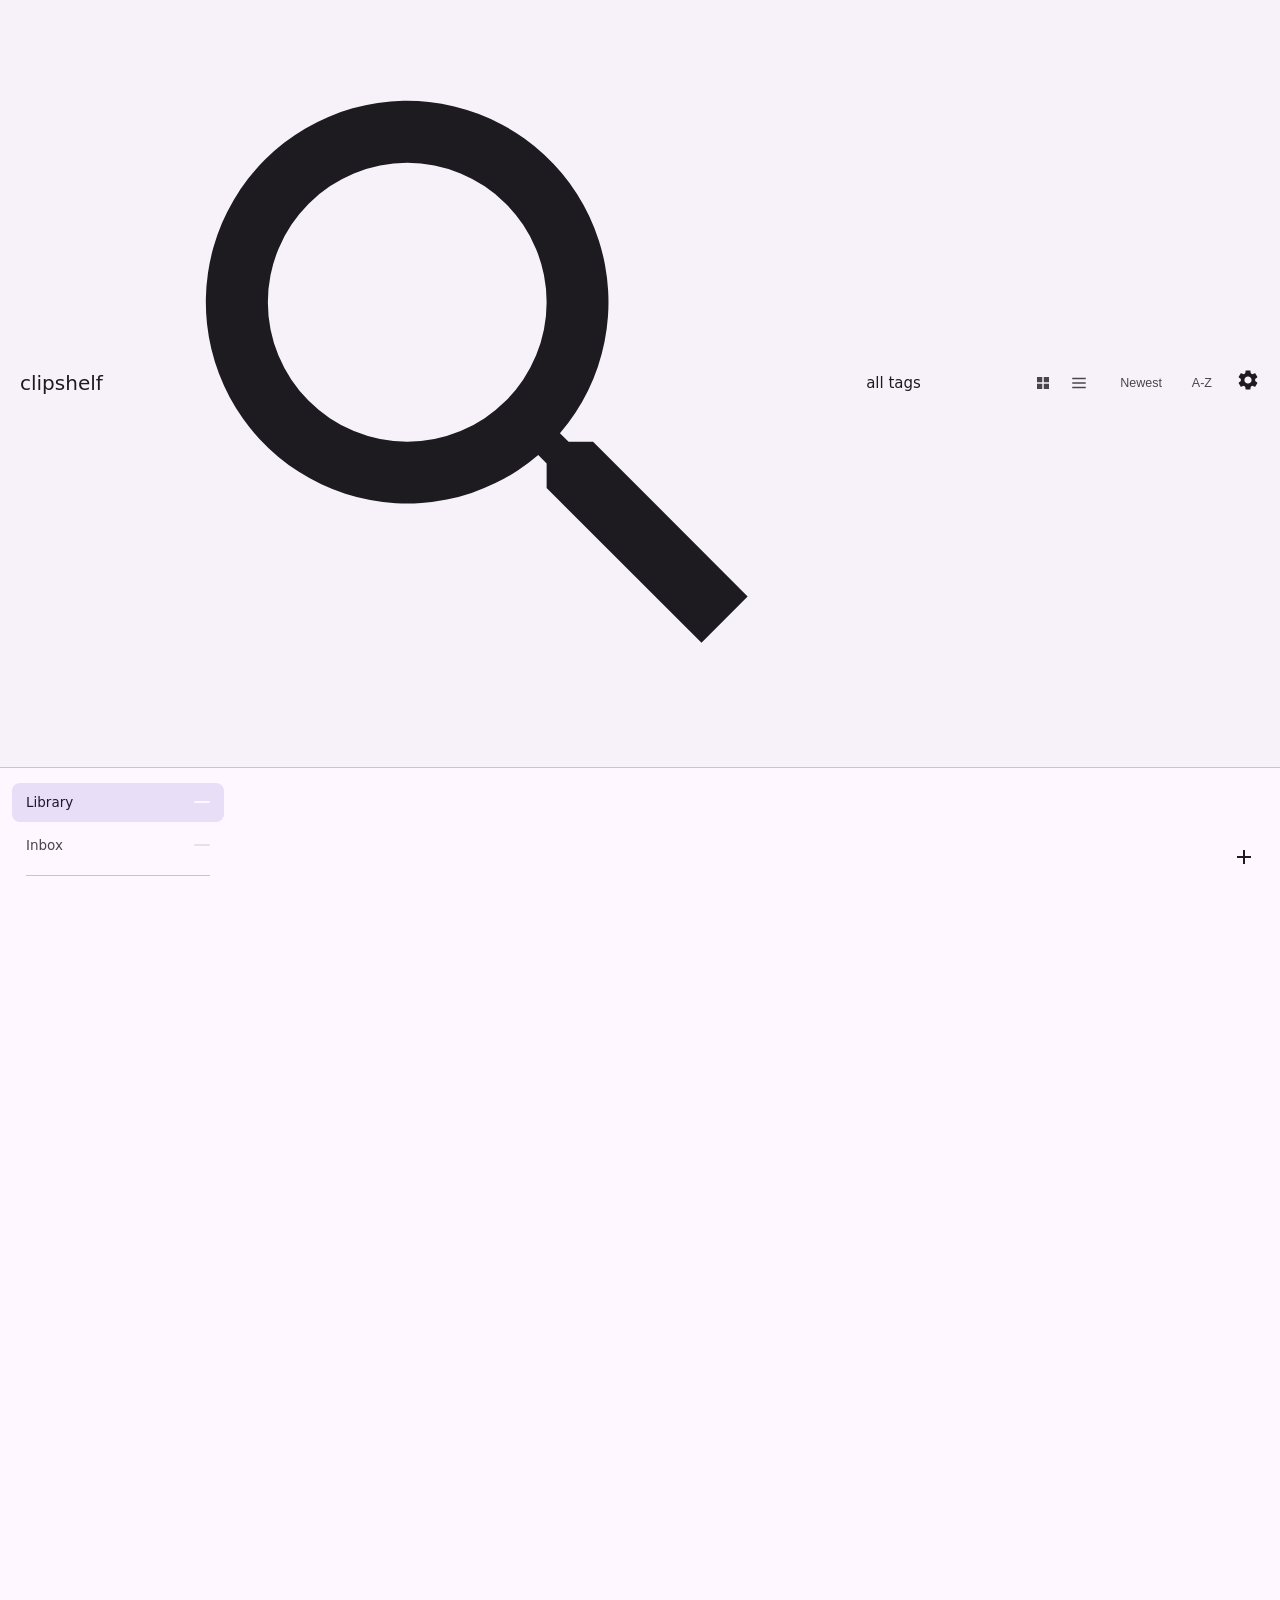
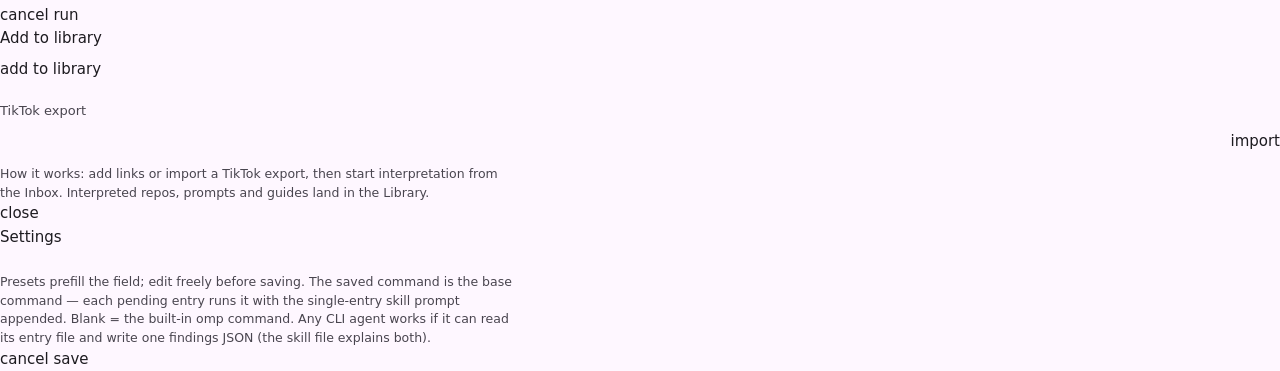
==== commit 3ef5d779: "library: Newest sort - flat chronological feed of latest interpretations" ====
--- a/clipshelf/template.html
+++ b/clipshelf/template.html
@@ -82,6 +82,13 @@
 .vtb.on{background:var(--md-sys-color-secondary-container);
   color:var(--md-sys-color-on-secondary-container)}
 .vtb svg{width:18px;height:18px;fill:currentColor}
+/* sort toggle: same pill look, text labels instead of icons */
+.stb{height:34px;border:0;border-radius:99px;background:none;cursor:pointer;
+  display:inline-flex;align-items:center;padding:0 14px;
+  color:var(--md-sys-color-on-surface-variant);font-size:12.5px;font-weight:500}
+.stb:hover{background:var(--hover)}
+.stb.on{background:var(--md-sys-color-secondary-container);
+  color:var(--md-sys-color-on-secondary-container)}
 /* ---- inbox interpretation banner ---- */
 #pendBar{display:flex;align-items:center;gap:12px;flex-wrap:wrap;margin:14px 0 6px;
   padding:12px 16px;border-radius:14px;background:var(--md-sys-color-surface-container)}
@@ -250,6 +257,10 @@
       <svg viewBox="0 0 24 24"><path d="M3 5h18v2H3V5zm0 6h18v2H3v-2zm0 6h18v2H3v-2z"/></svg>
     </button>
   </span>
+  <span class="vt" role="group" aria-label="Sort">
+    <button class="stb" id="srtNew" data-srt="new" title="Newest first" aria-pressed="false">Newest</button>
+    <button class="stb" id="srtAz" data-srt="az" title="Alphabetical by category" aria-pressed="true">A-Z</button>
+  </span>
   <md-icon-button id="setBtn" aria-label="settings">
     <svg viewBox="0 0 24 24" width="24" height="24" fill="currentColor"><path d="M19.14 12.94c.04-.3.06-.61.06-.94 0-.32-.02-.64-.07-.94l2.03-1.58c.18-.14.23-.41.12-.61l-1.92-3.32c-.12-.22-.37-.29-.59-.22l-2.39.96c-.5-.38-1.03-.7-1.62-.94l-.36-2.54c-.04-.24-.24-.41-.48-.41h-3.84c-.24 0-.43.17-.47.41l-.36 2.54c-.59.24-1.13.57-1.62.94l-2.39-.96c-.22-.08-.47 0-.59.22L2.74 8.87c-.12.21-.08.47.12.61l2.03 1.58c-.05.3-.09.63-.09.94s.02.64.07.94l-2.03 1.58c-.18.14-.23.41-.12.61l1.92 3.32c.12.22.37.29.59.22l2.39-.96c.5.38 1.03.7 1.62.94l.36 2.54c.05.24.24.41.48.41h3.84c.24 0 .44-.17.47-.41l.36-2.54c.59-.24 1.13-.56 1.62-.94l2.39.96c.22.08.47 0 .59-.22l1.92-3.32c.12-.22.07-.47-.12-.61l-2.01-1.58zM12 15.6c-1.98 0-3.6-1.62-3.6-3.6s1.62-3.6 3.6-3.6 3.6 1.62 3.6 3.6-1.62 3.6-3.6 3.6z"/></svg>
   </md-icon-button>
@@ -398,6 +409,7 @@
 let view = "lib";          // "lib" | "inbox"
 let xf = "all";            // inbox filter: "all" | "pend" | "done"
 let vt = localStorage.vt === "list" ? "list" : "grid";
+let srt = localStorage.srt === "new" ? "new" : "az";  // library sort: newest feed | A-Z grouped
 let interpRun = false;     // an interpretation run is in flight
 document.getElementById("nLib").textContent =
   links.filter(isRepo).length + prompts.length;
@@ -423,7 +435,9 @@
              (hit(l.url) || hit(l.title) || hit(l.desc));
     })
     .sort(view === "lib"
-      ? (a, b) => nameOf(a).localeCompare(nameOf(b))
+      ? (srt === "new"
+        ? (a, b) => (b.interpreted || b.found || "").localeCompare(a.interpreted || a.found || "")
+        : (a, b) => nameOf(a).localeCompare(nameOf(b)))
       : (a, b) => (b.found + b.url).localeCompare(a.found + a.url));
   let h = "";
   if (view === "lib") {
@@ -456,56 +470,63 @@
       "Uncategorized": "▪️"
     };
     const icon = c => ICON[c] || "▪️";
-    secToc =
-      cats.map(c => `<a href="#g-${slug(c)}"><span class="ico">${icon(c)}</span>${esc(c)}</a>`).join("") +
-      `<a href="#sec-prompts"><span class="ico">${icon("Prompts")}</span>Prompts</a>`;
-    for (const c of cats) {
-      const rows = groups.get(c);
-      h += `<h2 id="g-${slug(c)}"><span class="ico">${icon(c)}${esc(c)} <span>(${rows.length})</span></h2>`;
-      if (vt === "grid") {
-        h += `<ul class="cards">`;
-        for (const l of rows) {
-          const owner = new URL(l.url).pathname.split("/")[1] || "";
-          h += `<li class="card"><div class="head">
-            <img class="avatar" alt="" loading="lazy"
-              src="https://github.com/${esc(owner)}.png?size=64"
-              onerror="this.style.visibility='hidden'">
-            <a class="title" href="${esc(l.url)}">${esc(nameOf(l))}</a>${l.archived
-              ? `<span class="arch" title="archived on GitHub, read-only (seen ${esc(l.archived)})">archived</span>` : ""
-            }${instChip(l)}${getBtn(l)}${stars(l)}${xBtn(l)}</div>` +
-            (cleanDesc(l.desc, nameOf(l)) ? `<div class="desc">${esc(cleanDesc(l.desc, nameOf(l)))}</div>` : "") +
-            meta(l.sources, l.found) + `</li>`;
-        }
-        h += `</ul>`;
-      } else {
-        h += `<ul class="rows">`;
-        for (const l of rows) {
-          const owner = new URL(l.url).pathname.split("/")[1] || "";
-          const d = cleanDesc(l.desc, nameOf(l));
-          h += `<li class="row">
-            <img class="avatar" alt="" loading="lazy"
-              src="https://github.com/${esc(owner)}.png?size=64"
-              onerror="this.style.visibility='hidden'">
-            <div class="rmain">
-              <div class="rhead"><a class="title" href="${esc(l.url)}">${esc(nameOf(l))}</a>${l.archived
-                ? `<span class="arch" title="archived on GitHub, read-only (seen ${esc(l.archived)})">archived</span>` : ""
-              }${instChip(l)}${stars(l)}</div>
-              ${d ? `<div class="desc">${esc(d)}</div>` : ""}
-              ${meta(l.sources, l.found)}
-            </div>
-            <div class="rside">${getBtn(l)}${xBtn(l)}</div>
-          </li>`;
-        }
-        h += `</ul>`;
+    secToc = srt === "new"
+      ? `<a href="#sec-prompts"><span class="ico">${icon("Prompts")}</span>Prompts</a>`
+      : cats.map(c => `<a href="#g-${slug(c)}"><span class="ico">${icon(c)}</span>${esc(c)}</a>`).join("") +
+        `<a href="#sec-prompts"><span class="ico">${icon("Prompts")}</span>Prompts</a>`;
+    const cardHtml = l => {
+      const owner = new URL(l.url).pathname.split("/")[1] || "";
+      return `<li class="card"><div class="head">
+        <img class="avatar" alt="" loading="lazy"
+          src="https://github.com/${esc(owner)}.png?size=64"
+          onerror="this.style.visibility='hidden'">
+        <a class="title" href="${esc(l.url)}">${esc(nameOf(l))}</a>${l.archived
+          ? `<span class="arch" title="archived on GitHub, read-only (seen ${esc(l.archived)})">archived</span>` : ""
+        }${instChip(l)}${getBtn(l)}${stars(l)}${xBtn(l)}</div>` +
+        (cleanDesc(l.desc, nameOf(l)) ? `<div class="desc">${esc(cleanDesc(l.desc, nameOf(l)))}</div>` : "") +
+        meta(l.sources, srt === "new" ? (l.interpreted || l.found) : l.found) + `</li>`;
+    };
+    const rowHtml = l => {
+      const owner = new URL(l.url).pathname.split("/")[1] || "";
+      const d = cleanDesc(l.desc, nameOf(l));
+      return `<li class="row">
+        <img class="avatar" alt="" loading="lazy"
+          src="https://github.com/${esc(owner)}.png?size=64"
+          onerror="this.style.visibility='hidden'">
+        <div class="rmain">
+          <div class="rhead"><a class="title" href="${esc(l.url)}">${esc(nameOf(l))}</a>${l.archived
+            ? `<span class="arch" title="archived on GitHub, read-only (seen ${esc(l.archived)})">archived</span>` : ""
+          }${instChip(l)}${stars(l)}</div>
+          ${d ? `<div class="desc">${esc(d)}</div>` : ""}
+          ${meta(l.sources, srt === "new" ? (l.interpreted || l.found) : l.found)}
+        </div>
+        <div class="rside">${getBtn(l)}${xBtn(l)}</div>
+      </li>`;
+    };
+    const listHtml = rows =>
+      vt === "grid"
+        ? `<ul class="cards">` + rows.map(cardHtml).join("") + `</ul>`
+        : `<ul class="rows">` + rows.map(rowHtml).join("") + `</ul>`;
+    if (srt === "new") {  // flat chronological feed: category headers gone
+      if (ls.length) h += listHtml(ls);
+    } else {
+      for (const c of cats) {
+        const rows = groups.get(c);
+        h += `<h2 id="g-${slug(c)}"><span class="ico">${icon(c)}${esc(c)} <span>(${rows.length})</span></h2>`;
+        h += listHtml(rows);
       }
     }
     const ps = prompts.filter(p => (!tag || p.cat === tag) && (hit(p.title) || hit(p.text)));
     h += `<h2 id="sec-prompts"><span class="ico">${icon("Prompts")}Prompts <span>(${ps.length})</span></h2>`;
     let pcat = null;  // sorted by category; "￿" sinks uncategorized last
-    for (const p of [...ps].sort((a, b) =>
-        (a.cat || "￿").localeCompare(b.cat || "￿") ||
-        (a.title || "").localeCompare(b.title || ""))) {
-      if ((p.cat || "") !== pcat) {
+    const psSorted = srt === "new"
+      ? [...ps].sort((a, b) => (b.interpreted || b.found || "").localeCompare(a.interpreted || a.found || ""))
+      : [...ps].sort((a, b) =>
+          (a.cat || "￿").localeCompare(b.cat || "￿") ||
+          (a.title || "").localeCompare(b.title || ""));
+    if (srt === "new" && ps.length) h += `<ul class="cards pgrid">`;
+    for (const p of psSorted) {
+      if (srt === "az" && (p.cat || "") !== pcat) {
         if (pcat !== null) h += `</ul>`;
         pcat = p.cat || "";
         const label = pcat || "Uncategorized";
@@ -514,7 +535,7 @@
       }
       h += `<li class="card prompt"><div class="head"><b>${esc(p.title) || "Untitled prompt"}</b>
         <md-icon-button data-copy="${esc(p.id)}" aria-label="copy prompt">${COPY_ICON}</md-icon-button></div>
-        <pre>${esc(p.text)}</pre>` + meta(p.sources, p.found) + `</li>`;
+        <pre>${esc(p.text)}</pre>` + meta(p.sources, srt === "new" ? (p.interpreted || p.found) : p.found) + `</li>`;
     }
     if (ps.length) h += `</ul>`;
     if (!ls.length && !ps.length)
@@ -592,6 +613,19 @@
   if (view === "lib") render();
 }
 for (const b of vtBtns) b.onclick = () => setVT(b.dataset.vt);
+// newest/az sort toggle, library view; persisted in localStorage
+const srtBtns = [...document.querySelectorAll(".stb")];
+function setSrt(s) {
+  srt = s;
+  localStorage.srt = s;
+  for (const b of srtBtns) {
+    const on = b.dataset.srt === s;
+    b.classList.toggle("on", on);
+    b.setAttribute("aria-pressed", on);
+  }
+  if (view === "lib") render();
+}
+for (const b of srtBtns) b.onclick = () => setSrt(b.dataset.srt);
 // mobile: sidebar is an off-canvas drawer behind the hamburger
 const navBtn = document.getElementById("navBtn"),
       scrim = document.getElementById("scrim");
@@ -910,5 +944,6 @@
 }
 interpTick();  // picks up an in-progress run (e.g. after a page reload)
 setVT(vt);
+setSrt(srt);
 render();
 </script></body></html>
